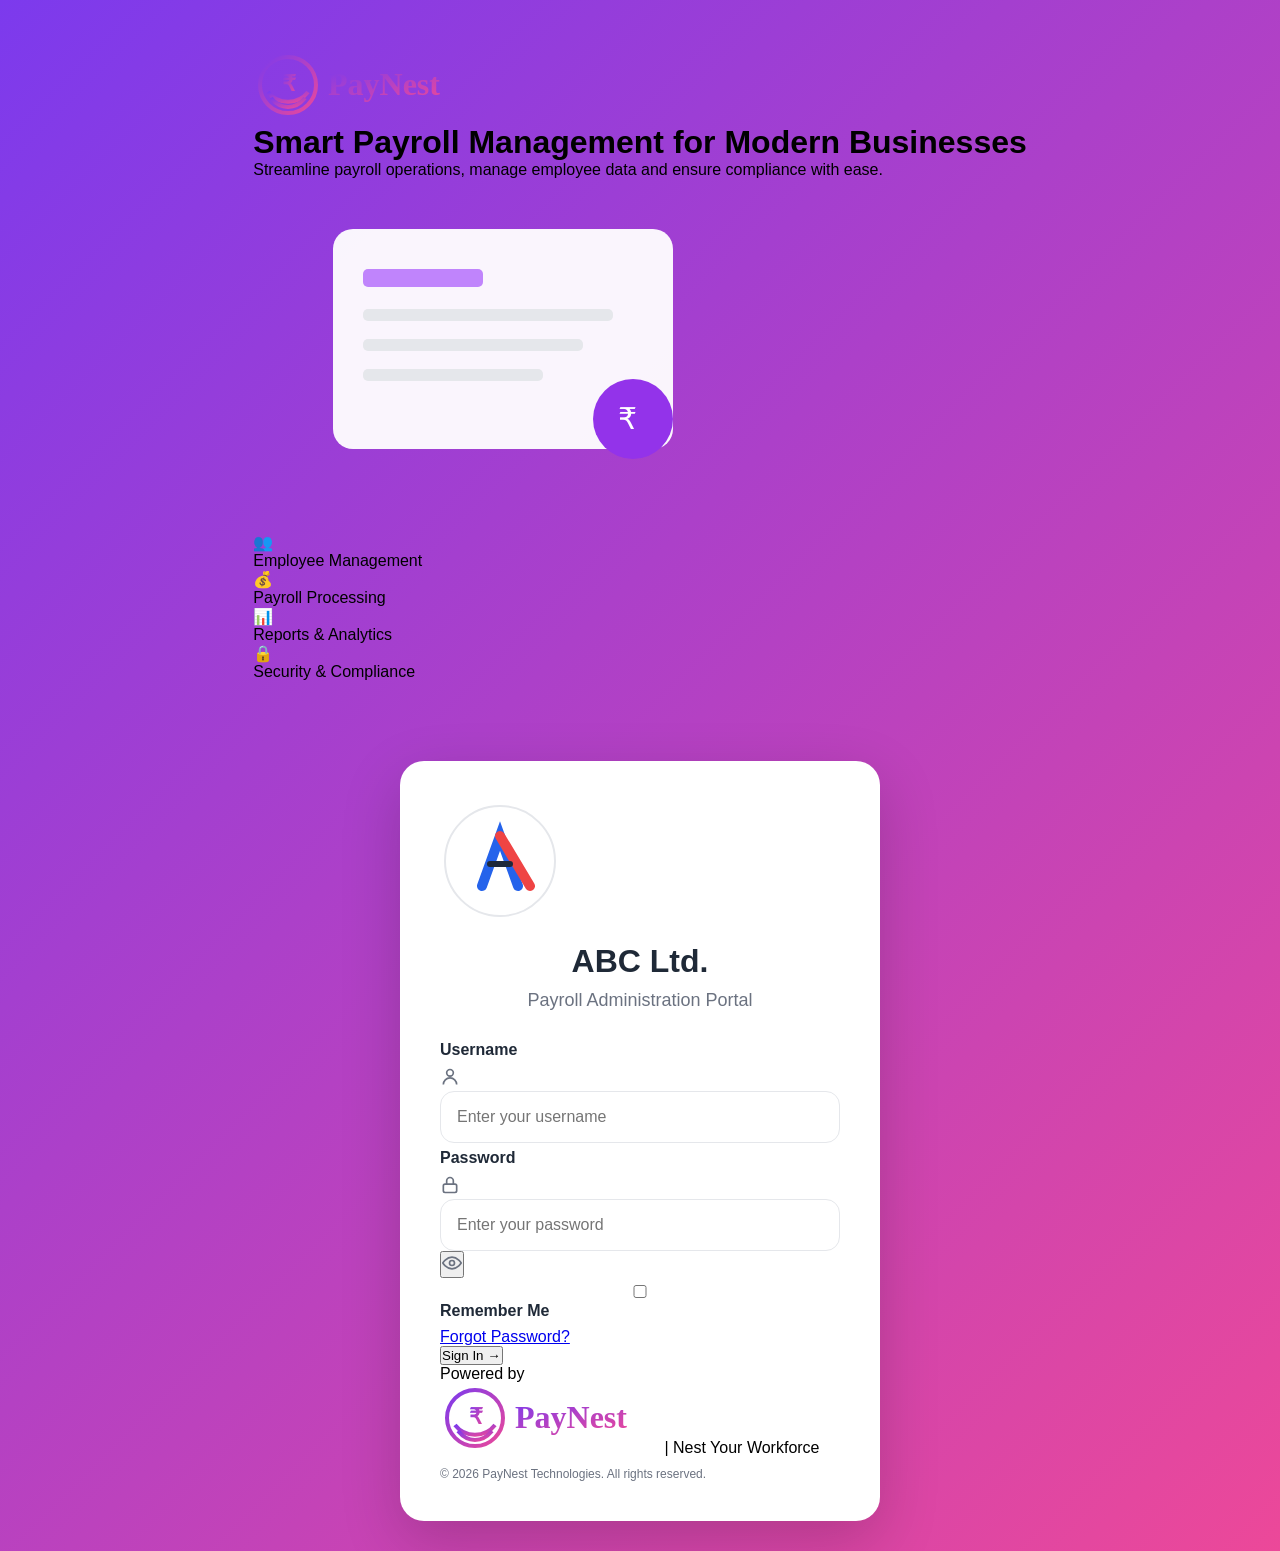
==== index.html @ 3f1983d5 "Update index.html" ====
<!DOCTYPE html>
<html lang="en">

<head>
    <meta charset="UTF-8">
    <meta name="viewport" content="width=device-width, initial-scale=1.0">
    <title>PayNest | Login</title>
    <link rel="stylesheet" href="style.css">
</head>

<body>

    <div class="main-container">

        <!-- LEFT PANEL -->

        <div class="left-panel">

            <div class="left-content">

                <img
                    src="assets/logos/paynest-logo.svg"
                    alt="PayNest"
                    class="paynest-logo-large">

                <h1>
                    Smart Payroll Management
                    for Modern Businesses
                </h1>

                <p class="hero-text">
                    Streamline payroll operations,
                    manage employee data and
                    ensure compliance with ease.
                </p>

                <img
                    src="assets/illustrations/payroll-illustration.svg"
                    alt="Payroll Illustration"
                    class="illustration">

                <div class="feature-grid">

                    <div class="feature-card">
                        <span>👥</span>
                        <p>Employee Management</p>
                    </div>

                    <div class="feature-card">
                        <span>💰</span>
                        <p>Payroll Processing</p>
                    </div>

                    <div class="feature-card">
                        <span>📊</span>
                        <p>Reports & Analytics</p>
                    </div>

                    <div class="feature-card">
                        <span>🔒</span>
                        <p>Security & Compliance</p>
                    </div>

                </div>

            </div>

        </div>

        <!-- RIGHT PANEL -->

        <div class="right-panel">

            <div class="login-card">

                <div class="company-section">

                    <img
                        src="assets/logos/abc-logo.svg"
                        alt="ABC Ltd"
                        class="company-logo">

                    <h2>ABC Ltd.</h2>

                    <p class="portal-title">
                        Payroll Administration Portal
                    </p>

                    <div class="title-divider"></div>

                </div>

                <form id="loginForm">

                    <div class="input-group">

                        <label>Username</label>

                        <div class="input-wrapper">

                            <img
                                src="assets/icons/user.svg"
                                alt="User">

                            <input
                                type="text"
                                id="username"
                                placeholder="Enter your username">

                        </div>

                        <small
                            id="usernameError"
                            class="error">
                        </small>

                    </div>

                    <div class="input-group">

                        <label>Password</label>

                        <div class="input-wrapper">

                            <img
                                src="assets/icons/lock.svg"
                                alt="Lock">

                            <input
                                type="password"
                                id="password"
                                placeholder="Enter your password">

                            <button
                                type="button"
                                class="eye-button"
                                onclick="togglePassword()">

                                <img
                                    src="assets/icons/eye.svg"
                                    alt="Show Password">

                            </button>

                        </div>

                        <small
                            id="passwordError"
                            class="error">
                        </small>

                    </div>

                    <div class="login-options">

                        <label class="remember-me">

                            <input type="checkbox">

                            Remember Me

                        </label>

                        <a href="forgot-password.html">
                            Forgot Password?
                        </a>

                    </div>

                    <button
                        type="submit"
                        id="loginBtn"
                        class="sign-in-btn">

                        <span>Sign In</span>

                        <span class="arrow">
                            →
                        </span>

                    </button>

                </form>

                <div class="footer-branding">

                    <p class="powered-text">
                        Powered by
                    </p>

                    <div class="brand-row">

                        <img
                            src="assets/logos/paynest-logo.svg"
                            alt="PayNest"
                            class="footer-logo">

                        <span class="footer-divider">
                            |
                        </span>

                        <span class="footer-tagline">
                            Nest Your Workforce
                        </span>

                    </div>

                    <p class="copyright">

                        © 2026 PayNest Technologies.
                        All rights reserved.

                    </p>

                </div>

            </div>

        </div>

    </div>

    <script src="app.js"></script>

</body>

</html>
---- style.css ----
:root{
    --primary:#7C3AED;
    --secondary:#EC4899;
    --dark:#1F2937;
    --light:#FFFFFF;
    --border:#E5E7EB;
    --text:#6B7280;
}

*{
    margin:0;
    padding:0;
    box-sizing:border-box;
    font-family:Segoe UI, sans-serif;
}

body{
    min-height:100vh;
    background:linear-gradient(
        135deg,
        var(--primary),
        var(--secondary)
    );
}

/* =======================
   LOGIN PAGE
======================= */

.container{
    min-height:100vh;
    display:flex;
}

.left-panel{
    flex:1;
    display:flex;
    align-items:center;
    justify-content:center;
    padding:50px;
}

.right-panel{
    flex:1;
    display:flex;
    align-items:center;
    justify-content:center;
    padding:30px;
}

.illustration-card{
    color:white;
    max-width:450px;
}

.paynest-big-logo{
    font-size:90px;
    margin-bottom:20px;
}

.illustration-card h1{
    font-size:52px;
    margin-bottom:10px;
}

.tagline{
    font-size:22px;
    opacity:.9;
    margin-bottom:40px;
}

.feature-list{
    display:flex;
    flex-direction:column;
    gap:18px;
    font-size:18px;
}

.login-card,
.forgot-card{
    width:100%;
    max-width:480px;
    background:white;
    border-radius:24px;
    padding:40px;
    box-shadow:0 20px 60px rgba(0,0,0,.18);
}

.client-logo{
    width:80px;
    height:80px;
    margin:auto;
    border-radius:50%;
    display:flex;
    align-items:center;
    justify-content:center;
    font-weight:700;
    color:white;
    background:linear-gradient(
        135deg,
        var(--primary),
        var(--secondary)
    );
}

h2{
    text-align:center;
    margin-top:18px;
    color:var(--dark);
    font-size:32px;
}

.portal-title{
    text-align:center;
    color:var(--text);
    margin-top:10px;
    margin-bottom:30px;
    font-size:18px;
}

.field{
    margin-bottom:22px;
}

label{
    display:block;
    margin-bottom:8px;
    font-weight:600;
    color:var(--dark);
}

input{
    width:100%;
    padding:16px;
    border:1px solid var(--border);
    border-radius:14px;
    font-size:16px;
}

input:focus{
    outline:none;
    border-color:var(--primary);
}

.password-container{
    position:relative;
}

.eye-btn{
    position:absolute;
    right:14px;
    top:50%;
    transform:translateY(-50%);
    border:none;
    background:none;
    cursor:pointer;
    font-size:20px;
}

.options{
    display:flex;
    justify-content:space-between;
    align-items:center;
    margin-bottom:25px;
}

.options a{
    color:var(--primary);
    text-decoration:none;
    font-weight:600;
}

.remember{
    display:flex;
    align-items:center;
    gap:8px;
}

.remember input{
    width:auto;
}

.login-btn{
    width:100%;
    border:none;
    padding:16px;
    border-radius:14px;
    font-size:18px;
    font-weight:700;
    color:white;
    cursor:pointer;
    transition:.3s;

    background:linear-gradient(
        135deg,
        var(--primary),
        var(--secondary)
    );
}

.login-btn:hover{
    transform:translateY(-2px);
}

.powered-by{
    margin-top:35px;
    text-align:center;
}

.logo-row{
    display:flex;
    align-items:center;
    justify-content:center;
    gap:10px;
    font-weight:600;
}

.mini-logo{
    font-size:22px;
}

.copyright{
    margin-top:10px;
    font-size:12px;
    color:var(--text);
}

.error{
    color:red;
    font-size:12px;
    display:block;
    margin-top:6px;
}

.forgot-wrapper{
    min-height:100vh;
    display:flex;
    align-items:center;
    justify-content:center;
    padding:20px;
}

.back-link{
    text-decoration:none;
    color:var(--primary);
    font-weight:600;
}

h3{
    margin-top:20px;
    margin-bottom:10px;
    color:var(--dark);
}

.forgot-text{
    color:var(--text);
    margin-bottom:25px;
    line-height:1.5;
}

/* =======================
   MOBILE
======================= */

@media(max-width:900px){

    .left-panel{
        display:none;
    }

    .right-panel{
        flex:1;
    }

    .login-card,
    .forgot-card{
        padding:28px;
    }

    h2{
        font-size:26px;
    }

    .portal-title{
        font-size:16px;
    }
}
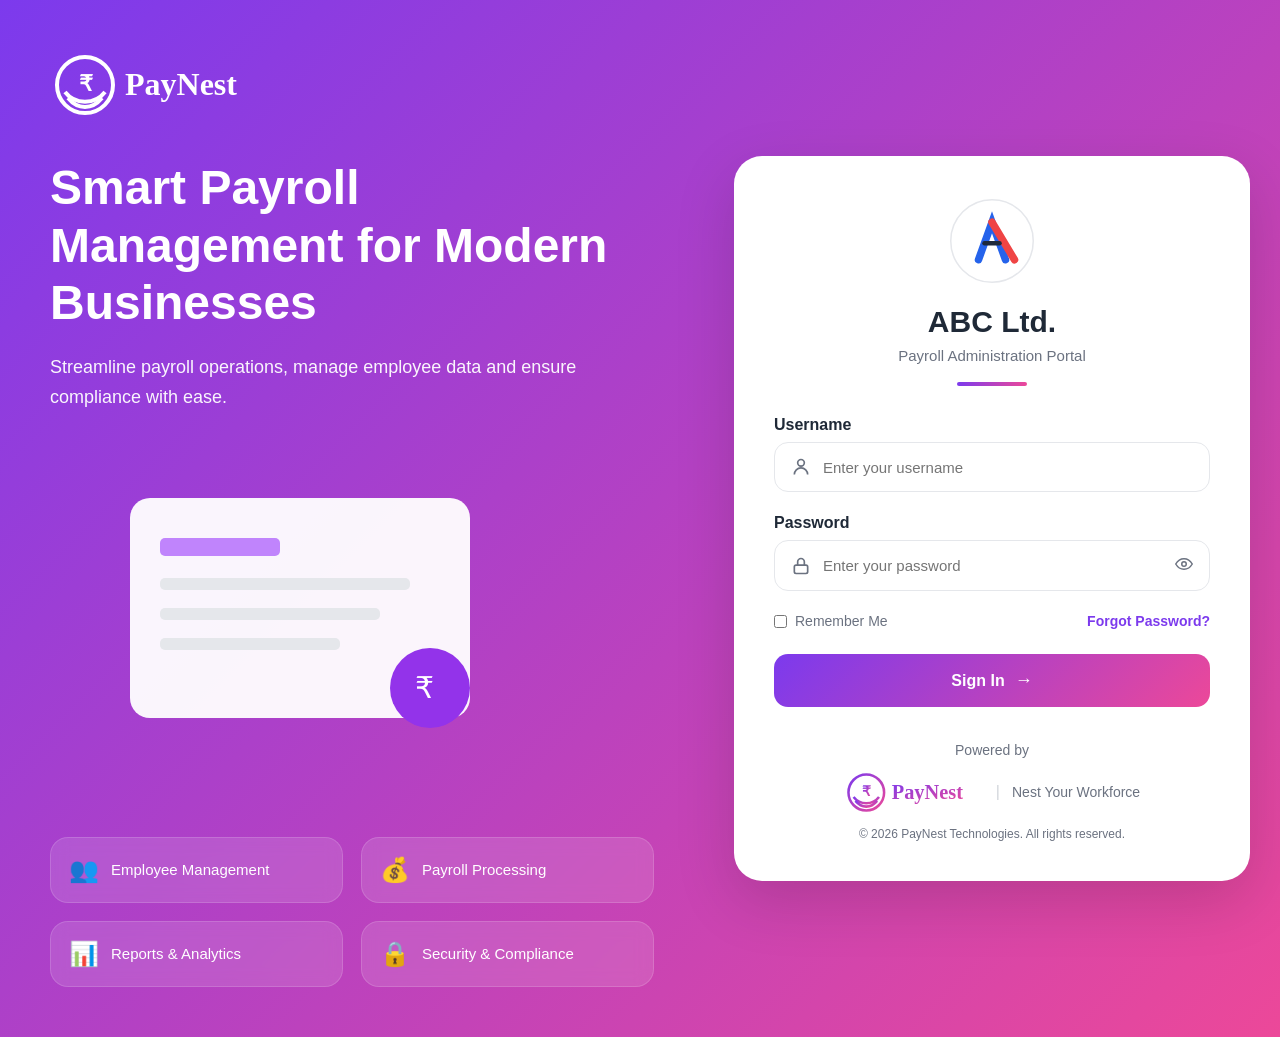
==== commit 842135bc: "Update index.html" ====
--- a/index.html
+++ b/index.html
@@ -19,7 +19,7 @@
             <div class="left-content">
 
                 <img
-                    src="assets/logos/paynest-logo.svg"
+                    src="assets/logos/paynest-logo-white.svg"
                     alt="PayNest"
                     class="paynest-logo-large">
 
--- a/style.css
+++ b/style.css
@@ -1,266 +1,398 @@
+/* ==========================
+   PAYNEST DESIGN SYSTEM
+========================== */
+
 :root{
     --primary:#7C3AED;
     --secondary:#EC4899;
-    --dark:#1F2937;
-    --light:#FFFFFF;
+    --primary-light:#A855F7;
+    --background:#F8FAFC;
+    --white:#FFFFFF;
+    --text:#1F2937;
+    --muted:#6B7280;
     --border:#E5E7EB;
-    --text:#6B7280;
-}
+    --success:#10B981;
+}
+
+/* ==========================
+   RESET
+========================== */
 
 *{
     margin:0;
     padding:0;
     box-sizing:border-box;
-    font-family:Segoe UI, sans-serif;
+    font-family:"Segoe UI",sans-serif;
 }
 
 body{
     min-height:100vh;
+    background:linear-gradient(
+        135deg,
+        #7C3AED 0%,
+        #EC4899 100%
+    );
+}
+
+/* ==========================
+   LOGIN PAGE LAYOUT
+========================== */
+
+.main-container{
+    min-height:100vh;
+    display:flex;
+}
+
+/* ==========================
+   LEFT PANEL
+========================== */
+
+.left-panel{
+    width:55%;
+    padding:50px;
+    display:flex;
+    align-items:center;
+    justify-content:center;
+}
+
+.left-content{
+    max-width:620px;
+    color:white;
+}
+
+.paynest-logo-large{
+    width:220px;
+    margin-bottom:35px;
+}
+
+.left-content h1{
+    font-size:48px;
+    line-height:1.2;
+    margin-bottom:20px;
+    font-weight:700;
+}
+
+.hero-text{
+    font-size:18px;
+    line-height:1.7;
+    opacity:.95;
+    margin-bottom:35px;
+}
+
+.illustration{
+    width:100%;
+    max-width:500px;
+    margin-bottom:35px;
+}
+
+.feature-grid{
+    display:grid;
+    grid-template-columns:repeat(2,1fr);
+    gap:18px;
+}
+
+.feature-card{
+    background:rgba(255,255,255,.12);
+    backdrop-filter:blur(8px);
+    border:1px solid rgba(255,255,255,.15);
+    border-radius:18px;
+    padding:18px;
+    display:flex;
+    align-items:center;
+    gap:12px;
+}
+
+.feature-card span{
+    font-size:24px;
+}
+
+.feature-card p{
+    font-size:15px;
+}
+
+/* ==========================
+   RIGHT PANEL
+========================== */
+
+.right-panel{
+    width:45%;
+    display:flex;
+    justify-content:center;
+    align-items:center;
+    padding:30px;
+}
+
+.login-card,
+.forgot-card{
+    width:100%;
+    max-width:520px;
+    background:white;
+    border-radius:28px;
+    padding:40px;
+    box-shadow:
+    0 20px 60px rgba(0,0,0,.15);
+}
+
+/* ==========================
+   COMPANY
+========================== */
+
+.company-section{
+    text-align:center;
+}
+
+.company-logo{
+    width:90px;
+    margin-bottom:15px;
+}
+
+.company-section h2{
+    color:var(--text);
+    font-size:30px;
+    margin-bottom:8px;
+}
+
+.portal-title{
+    color:var(--muted);
+    font-size:15px;
+}
+
+.title-divider{
+    width:70px;
+    height:4px;
+    border-radius:50px;
+    margin:18px auto 30px;
+
+    background:linear-gradient(
+        90deg,
+        var(--primary),
+        var(--secondary)
+    );
+}
+
+/* ==========================
+   FORM
+========================== */
+
+.input-group{
+    margin-bottom:22px;
+}
+
+.input-group label{
+    display:block;
+    margin-bottom:8px;
+    font-weight:600;
+    color:var(--text);
+}
+
+.input-wrapper{
+    display:flex;
+    align-items:center;
+    gap:12px;
+
+    border:1px solid var(--border);
+    border-radius:14px;
+    padding:14px 16px;
+    background:white;
+}
+
+.input-wrapper img{
+    width:20px;
+    height:20px;
+}
+
+.input-wrapper input{
+    border:none;
+    outline:none;
+    flex:1;
+    font-size:15px;
+}
+
+.input-wrapper:focus-within{
+    border-color:var(--primary);
+    box-shadow:
+    0 0 0 4px rgba(124,58,237,.08);
+}
+
+.eye-button{
+    border:none;
+    background:none;
+    cursor:pointer;
+}
+
+.eye-button img{
+    width:18px;
+    height:18px;
+}
+
+.error{
+    display:block;
+    color:#EF4444;
+    margin-top:6px;
+    font-size:13px;
+}
+
+/* ==========================
+   OPTIONS
+========================== */
+
+.login-options{
+    display:flex;
+    justify-content:space-between;
+    align-items:center;
+    margin-bottom:25px;
+}
+
+.remember-me{
+    display:flex;
+    align-items:center;
+    gap:8px;
+    font-size:14px;
+    color:var(--muted);
+}
+
+.login-options a{
+    text-decoration:none;
+    color:var(--primary);
+    font-size:14px;
+    font-weight:600;
+}
+
+/* ==========================
+   BUTTON
+========================== */
+
+.sign-in-btn{
+    width:100%;
+    border:none;
+    cursor:pointer;
+
+    padding:16px 20px;
+
+    display:flex;
+    justify-content:center;
+    align-items:center;
+    gap:10px;
+
+    border-radius:14px;
+
+    color:white;
+    font-size:16px;
+    font-weight:700;
+
     background:linear-gradient(
         135deg,
         var(--primary),
         var(--secondary)
     );
-}
-
-/* =======================
-   LOGIN PAGE
-======================= */
-
-.container{
+
+    transition:.3s;
+}
+
+.sign-in-btn:hover{
+    transform:translateY(-2px);
+}
+
+.arrow{
+    font-size:18px;
+}
+
+/* ==========================
+   FOOTER
+========================== */
+
+.footer-branding{
+    text-align:center;
+    margin-top:35px;
+}
+
+.powered-text{
+    color:var(--muted);
+    font-size:14px;
+    margin-bottom:12px;
+}
+
+.brand-row{
+    display:flex;
+    justify-content:center;
+    align-items:center;
+    gap:12px;
+}
+
+.footer-logo{
+    width:140px;
+}
+
+.footer-divider{
+    color:#D1D5DB;
+}
+
+.footer-tagline{
+    color:var(--muted);
+    font-size:14px;
+}
+
+.copyright{
+    margin-top:12px;
+    color:var(--muted);
+    font-size:12px;
+}
+
+/* ==========================
+   FORGOT PASSWORD
+========================== */
+
+.forgot-page{
     min-height:100vh;
     display:flex;
-}
-
-.left-panel{
-    flex:1;
-    display:flex;
-    align-items:center;
     justify-content:center;
-    padding:50px;
-}
-
-.right-panel{
-    flex:1;
-    display:flex;
-    align-items:center;
-    justify-content:center;
+    align-items:center;
     padding:30px;
-}
-
-.illustration-card{
-    color:white;
-    max-width:450px;
-}
-
-.paynest-big-logo{
-    font-size:90px;
-    margin-bottom:20px;
-}
-
-.illustration-card h1{
-    font-size:52px;
-    margin-bottom:10px;
-}
-
-.tagline{
-    font-size:22px;
-    opacity:.9;
-    margin-bottom:40px;
-}
-
-.feature-list{
-    display:flex;
-    flex-direction:column;
-    gap:18px;
-    font-size:18px;
-}
-
-.login-card,
-.forgot-card{
-    width:100%;
-    max-width:480px;
-    background:white;
-    border-radius:24px;
-    padding:40px;
-    box-shadow:0 20px 60px rgba(0,0,0,.18);
-}
-
-.client-logo{
-    width:80px;
-    height:80px;
-    margin:auto;
-    border-radius:50%;
-    display:flex;
-    align-items:center;
-    justify-content:center;
-    font-weight:700;
-    color:white;
-    background:linear-gradient(
-        135deg,
-        var(--primary),
-        var(--secondary)
-    );
-}
-
-h2{
-    text-align:center;
-    margin-top:18px;
-    color:var(--dark);
-    font-size:32px;
-}
-
-.portal-title{
-    text-align:center;
-    color:var(--text);
-    margin-top:10px;
-    margin-bottom:30px;
-    font-size:18px;
-}
-
-.field{
-    margin-bottom:22px;
-}
-
-label{
-    display:block;
-    margin-bottom:8px;
-    font-weight:600;
-    color:var(--dark);
-}
-
-input{
-    width:100%;
-    padding:16px;
-    border:1px solid var(--border);
-    border-radius:14px;
-    font-size:16px;
-}
-
-input:focus{
-    outline:none;
-    border-color:var(--primary);
-}
-
-.password-container{
-    position:relative;
-}
-
-.eye-btn{
-    position:absolute;
-    right:14px;
-    top:50%;
-    transform:translateY(-50%);
-    border:none;
-    background:none;
-    cursor:pointer;
-    font-size:20px;
-}
-
-.options{
-    display:flex;
-    justify-content:space-between;
-    align-items:center;
-    margin-bottom:25px;
-}
-
-.options a{
-    color:var(--primary);
-    text-decoration:none;
-    font-weight:600;
-}
-
-.remember{
-    display:flex;
-    align-items:center;
-    gap:8px;
-}
-
-.remember input{
-    width:auto;
-}
-
-.login-btn{
-    width:100%;
-    border:none;
-    padding:16px;
-    border-radius:14px;
-    font-size:18px;
-    font-weight:700;
-    color:white;
-    cursor:pointer;
-    transition:.3s;
-
-    background:linear-gradient(
-        135deg,
-        var(--primary),
-        var(--secondary)
-    );
-}
-
-.login-btn:hover{
-    transform:translateY(-2px);
-}
-
-.powered-by{
-    margin-top:35px;
-    text-align:center;
-}
-
-.logo-row{
-    display:flex;
-    align-items:center;
-    justify-content:center;
-    gap:10px;
-    font-weight:600;
-}
-
-.mini-logo{
-    font-size:22px;
-}
-
-.copyright{
-    margin-top:10px;
-    font-size:12px;
-    color:var(--text);
-}
-
-.error{
-    color:red;
-    font-size:12px;
-    display:block;
-    margin-top:6px;
-}
-
-.forgot-wrapper{
-    min-height:100vh;
-    display:flex;
-    align-items:center;
-    justify-content:center;
-    padding:20px;
 }
 
 .back-link{
     text-decoration:none;
     color:var(--primary);
     font-weight:600;
-}
-
-h3{
-    margin-top:20px;
+    display:inline-block;
+    margin-bottom:20px;
+}
+
+.forgot-header{
+    text-align:center;
+    margin-bottom:25px;
+}
+
+.lock-icon-large{
+    font-size:42px;
     margin-bottom:10px;
-    color:var(--dark);
-}
-
-.forgot-text{
+}
+
+.forgot-header h3{
+    font-size:28px;
     color:var(--text);
-    margin-bottom:25px;
-    line-height:1.5;
-}
-
-/* =======================
+    margin-bottom:10px;
+}
+
+.forgot-description{
+    color:var(--muted);
+    line-height:1.6;
+}
+
+/* ==========================
    MOBILE
-======================= */
+========================== */
+
+@media(max-width:1024px){
+
+    .left-content h1{
+        font-size:40px;
+    }
+
+    .feature-grid{
+        grid-template-columns:1fr;
+    }
+}
 
 @media(max-width:900px){
 
@@ -269,19 +401,29 @@
     }
 
     .right-panel{
-        flex:1;
+        width:100%;
     }
 
     .login-card,
     .forgot-card{
+        max-width:100%;
         padding:28px;
     }
 
-    h2{
-        font-size:26px;
-    }
-
-    .portal-title{
-        font-size:16px;
-    }
-}
+    .company-logo{
+        width:75px;
+    }
+
+    .company-section h2{
+        font-size:24px;
+    }
+
+    .brand-row{
+        flex-direction:column;
+        gap:6px;
+    }
+
+    .footer-divider{
+        display:none;
+    }
+}
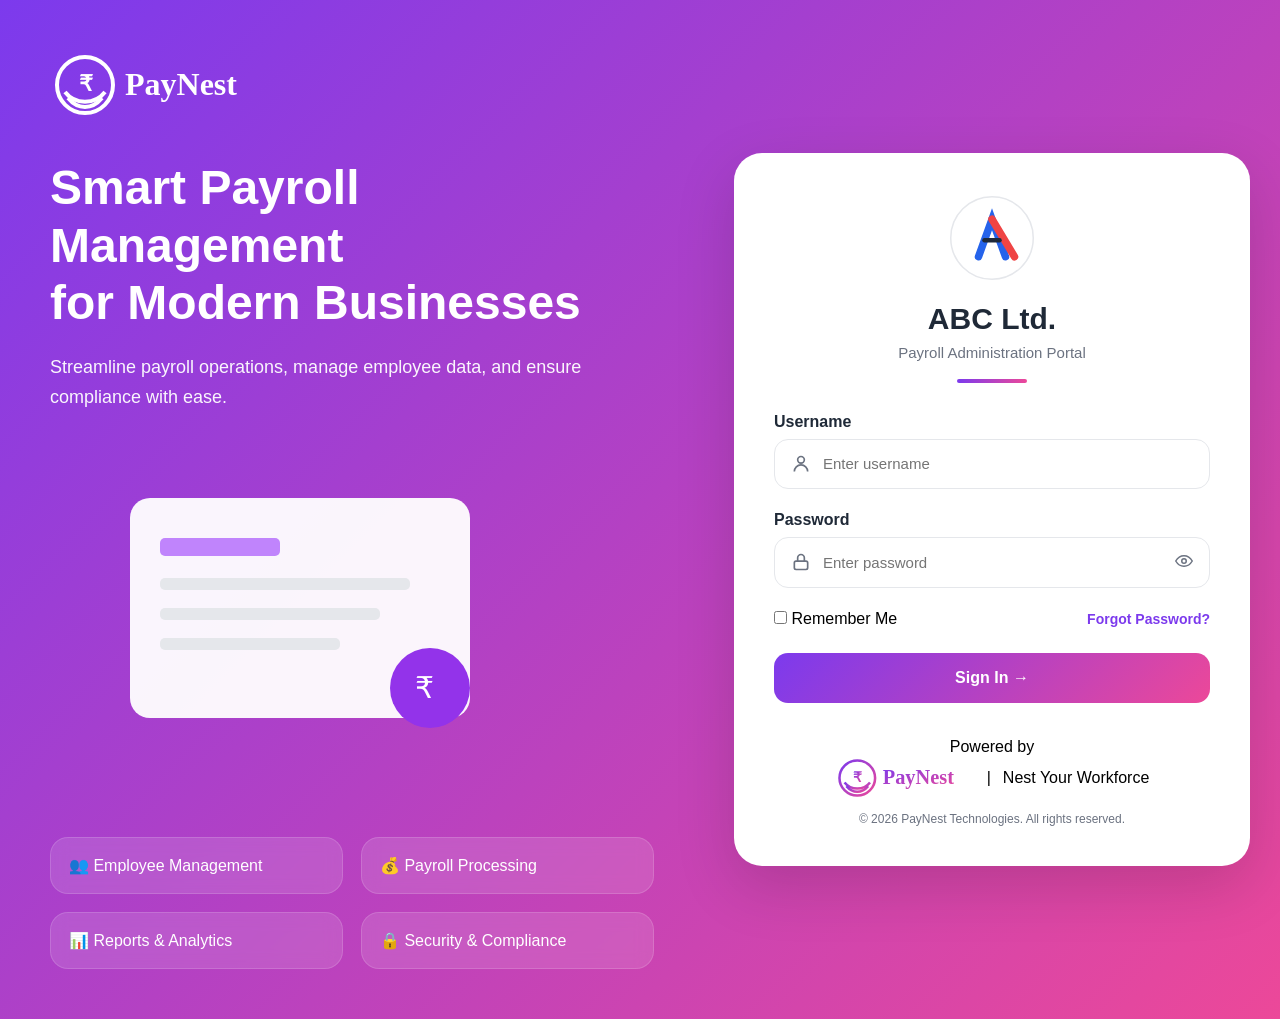
==== commit a3845e5e: "Update index.html" ====
--- a/index.html
+++ b/index.html
@@ -5,6 +5,7 @@
     <meta charset="UTF-8">
     <meta name="viewport" content="width=device-width, initial-scale=1.0">
     <title>PayNest | Login</title>
+
     <link rel="stylesheet" href="style.css">
 </head>
 
@@ -13,53 +14,34 @@
     <div class="main-container">
 
         <!-- LEFT PANEL -->
-
         <div class="left-panel">
 
             <div class="left-content">
 
-                <img
-                    src="assets/logos/paynest-logo-white.svg"
-                    alt="PayNest"
-                    class="paynest-logo-large">
+                <img src="assets/logos/paynest-logo-white.svg"
+                    class="paynest-logo-large"
+                    alt="PayNest">
 
                 <h1>
-                    Smart Payroll Management
+                    Smart Payroll Management<br>
                     for Modern Businesses
                 </h1>
 
                 <p class="hero-text">
-                    Streamline payroll operations,
-                    manage employee data and
-                    ensure compliance with ease.
+                    Streamline payroll operations, manage employee data,
+                    and ensure compliance with ease.
                 </p>
 
-                <img
-                    src="assets/illustrations/payroll-illustration.svg"
-                    alt="Payroll Illustration"
-                    class="illustration">
+                <img src="assets/illustrations/payroll-illustration.svg"
+                    class="illustration"
+                    alt="Payroll">
 
                 <div class="feature-grid">
 
-                    <div class="feature-card">
-                        <span>👥</span>
-                        <p>Employee Management</p>
-                    </div>
-
-                    <div class="feature-card">
-                        <span>💰</span>
-                        <p>Payroll Processing</p>
-                    </div>
-
-                    <div class="feature-card">
-                        <span>📊</span>
-                        <p>Reports & Analytics</p>
-                    </div>
-
-                    <div class="feature-card">
-                        <span>🔒</span>
-                        <p>Security & Compliance</p>
-                    </div>
+                    <div class="feature-card">👥 Employee Management</div>
+                    <div class="feature-card">💰 Payroll Processing</div>
+                    <div class="feature-card">📊 Reports & Analytics</div>
+                    <div class="feature-card">🔒 Security & Compliance</div>
 
                 </div>
 
@@ -68,17 +50,15 @@
         </div>
 
         <!-- RIGHT PANEL -->
-
         <div class="right-panel">
 
             <div class="login-card">
 
                 <div class="company-section">
 
-                    <img
-                        src="assets/logos/abc-logo.svg"
-                        alt="ABC Ltd"
-                        class="company-logo">
+                    <img src="assets/logos/abc-logo.svg"
+                        class="company-logo"
+                        alt="ABC">
 
                     <h2>ABC Ltd.</h2>
 
@@ -90,6 +70,7 @@
 
                 </div>
 
+                <!-- FORM -->
                 <form id="loginForm">
 
                     <div class="input-group">
@@ -98,22 +79,15 @@
 
                         <div class="input-wrapper">
 
-                            <img
-                                src="assets/icons/user.svg"
-                                alt="User">
+                            <img src="assets/icons/user.svg">
 
-                            <input
-                                type="text"
+                            <input type="text"
                                 id="username"
-                                placeholder="Enter your username">
+                                placeholder="Enter username">
 
                         </div>
 
-                        <small
-                            id="usernameError"
-                            class="error">
-                        </small>
-
+                        <small id="usernameError" class="error"></small>
                     </div>
 
                     <div class="input-group">
@@ -122,43 +96,30 @@
 
                         <div class="input-wrapper">
 
-                            <img
-                                src="assets/icons/lock.svg"
-                                alt="Lock">
+                            <img src="assets/icons/lock.svg">
 
-                            <input
-                                type="password"
+                            <input type="password"
                                 id="password"
-                                placeholder="Enter your password">
+                                placeholder="Enter password">
 
-                            <button
-                                type="button"
+                            <button type="button"
                                 class="eye-button"
                                 onclick="togglePassword()">
 
-                                <img
-                                    src="assets/icons/eye.svg"
-                                    alt="Show Password">
+                                <img src="assets/icons/eye.svg">
 
                             </button>
 
                         </div>
 
-                        <small
-                            id="passwordError"
-                            class="error">
-                        </small>
-
+                        <small id="passwordError" class="error"></small>
                     </div>
 
                     <div class="login-options">
 
-                        <label class="remember-me">
-
+                        <label>
                             <input type="checkbox">
-
                             Remember Me
-
                         </label>
 
                         <a href="forgot-password.html">
@@ -167,49 +128,33 @@
 
                     </div>
 
-                    <button
-                        type="submit"
+                    <!-- LOGIN BUTTON -->
+                    <button type="submit"
                         id="loginBtn"
                         class="sign-in-btn">
-
-                        <span>Sign In</span>
-
-                        <span class="arrow">
-                            →
-                        </span>
-
+                        Sign In →
                     </button>
 
                 </form>
 
+                <!-- FOOTER -->
                 <div class="footer-branding">
 
-                    <p class="powered-text">
-                        Powered by
-                    </p>
+                    <p>Powered by</p>
 
                     <div class="brand-row">
 
-                        <img
-                            src="assets/logos/paynest-logo.svg"
-                            alt="PayNest"
+                        <img src="assets/logos/paynest-logo.svg"
                             class="footer-logo">
 
-                        <span class="footer-divider">
-                            |
-                        </span>
+                        <span>|</span>
 
-                        <span class="footer-tagline">
-                            Nest Your Workforce
-                        </span>
+                        <span>Nest Your Workforce</span>
 
                     </div>
 
                     <p class="copyright">
-
-                        © 2026 PayNest Technologies.
-                        All rights reserved.
-
+                        © 2026 PayNest Technologies. All rights reserved.
                     </p>
 
                 </div>
--- a/style.css
+++ b/style.css
@@ -427,3 +427,109 @@
         display:none;
     }
 }
+
+.dashboard{
+    display:flex;
+    min-height:100vh;
+    background:#F4F6FB;
+}
+
+/* SIDEBAR */
+.sidebar{
+    width:70px;
+    background:#1F1B2E;
+    color:white;
+    display:flex;
+    flex-direction:column;
+    align-items:center;
+    padding:20px 0;
+}
+
+.sidebar-logo{
+    font-size:26px;
+    margin-bottom:30px;
+}
+
+.menu{
+    display:flex;
+    flex-direction:column;
+    gap:25px;
+}
+
+.menu-item{
+    font-size:20px;
+    cursor:pointer;
+    opacity:0.6;
+}
+
+.menu-item.active{
+    opacity:1;
+}
+
+/* MAIN */
+.main{
+    flex:1;
+    padding:20px;
+}
+
+/* TOPBAR */
+.topbar{
+    display:flex;
+    justify-content:space-between;
+    align-items:center;
+    margin-bottom:20px;
+}
+
+.search input{
+    padding:10px 15px;
+    width:300px;
+    border-radius:10px;
+    border:1px solid #ddd;
+}
+
+.topbar-right{
+    display:flex;
+    align-items:center;
+    gap:15px;
+}
+
+.icon{
+    font-size:18px;
+    cursor:pointer;
+}
+
+.user{
+    display:flex;
+    align-items:center;
+    gap:8px;
+}
+
+.avatar{
+    width:30px;
+    height:30px;
+    border-radius:50%;
+    background:linear-gradient(135deg,#7C3AED,#EC4899);
+    color:white;
+    display:flex;
+    align-items:center;
+    justify-content:center;
+}
+
+/* WELCOME */
+.welcome{
+    margin-bottom:20px;
+}
+
+/* GRID */
+.grid{
+    display:grid;
+    grid-template-columns:repeat(2,1fr);
+    gap:20px;
+}
+
+.card{
+    background:white;
+    padding:20px;
+    border-radius:15px;
+    box-shadow:0 5px 20px rgba(0,0,0,0.05);
+}
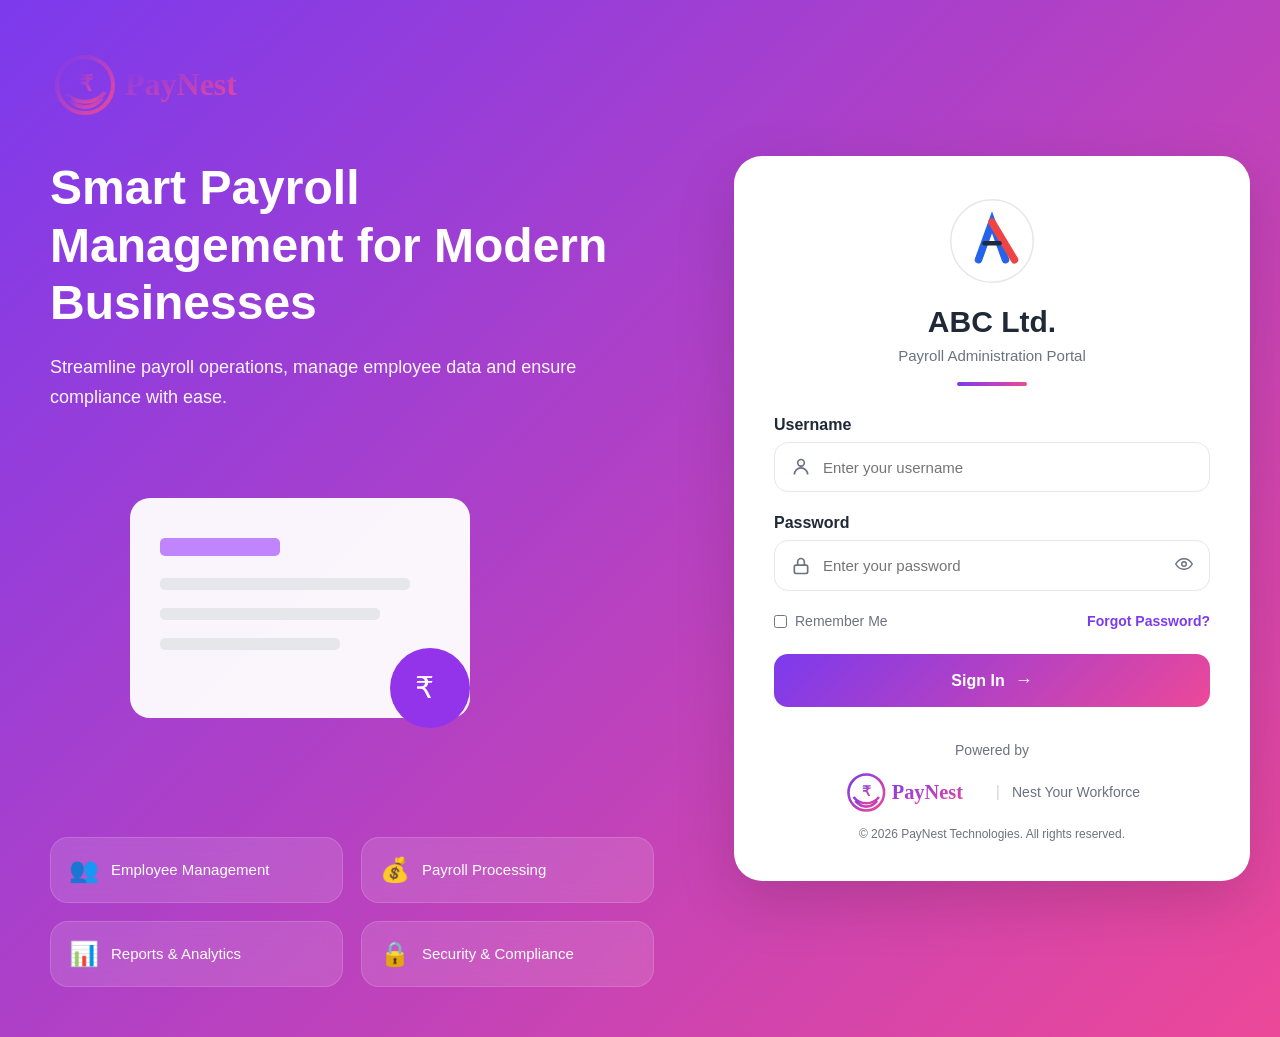
==== commit 2fb9aabd: "Update index.html" ====
--- a/index.html
+++ b/index.html
@@ -5,7 +5,6 @@
     <meta charset="UTF-8">
     <meta name="viewport" content="width=device-width, initial-scale=1.0">
     <title>PayNest | Login</title>
-
     <link rel="stylesheet" href="style.css">
 </head>
 
@@ -14,34 +13,53 @@
     <div class="main-container">
 
         <!-- LEFT PANEL -->
+
         <div class="left-panel">
 
             <div class="left-content">
 
-                <img src="assets/logos/paynest-logo-white.svg"
-                    class="paynest-logo-large"
-                    alt="PayNest">
+                <img
+                    src="assets/logos/paynest-logo.svg"
+                    alt="PayNest"
+                    class="paynest-logo-large">
 
                 <h1>
-                    Smart Payroll Management<br>
+                    Smart Payroll Management
                     for Modern Businesses
                 </h1>
 
                 <p class="hero-text">
-                    Streamline payroll operations, manage employee data,
-                    and ensure compliance with ease.
+                    Streamline payroll operations,
+                    manage employee data and
+                    ensure compliance with ease.
                 </p>
 
-                <img src="assets/illustrations/payroll-illustration.svg"
-                    class="illustration"
-                    alt="Payroll">
+                <img
+                    src="assets/illustrations/payroll-illustration.svg"
+                    alt="Payroll Illustration"
+                    class="illustration">
 
                 <div class="feature-grid">
 
-                    <div class="feature-card">👥 Employee Management</div>
-                    <div class="feature-card">💰 Payroll Processing</div>
-                    <div class="feature-card">📊 Reports & Analytics</div>
-                    <div class="feature-card">🔒 Security & Compliance</div>
+                    <div class="feature-card">
+                        <span>👥</span>
+                        <p>Employee Management</p>
+                    </div>
+
+                    <div class="feature-card">
+                        <span>💰</span>
+                        <p>Payroll Processing</p>
+                    </div>
+
+                    <div class="feature-card">
+                        <span>📊</span>
+                        <p>Reports & Analytics</p>
+                    </div>
+
+                    <div class="feature-card">
+                        <span>🔒</span>
+                        <p>Security & Compliance</p>
+                    </div>
 
                 </div>
 
@@ -50,15 +68,17 @@
         </div>
 
         <!-- RIGHT PANEL -->
+
         <div class="right-panel">
 
             <div class="login-card">
 
                 <div class="company-section">
 
-                    <img src="assets/logos/abc-logo.svg"
-                        class="company-logo"
-                        alt="ABC">
+                    <img
+                        src="assets/logos/abc-logo.svg"
+                        alt="ABC Ltd"
+                        class="company-logo">
 
                     <h2>ABC Ltd.</h2>
 
@@ -70,7 +90,6 @@
 
                 </div>
 
-                <!-- FORM -->
                 <form id="loginForm">
 
                     <div class="input-group">
@@ -79,15 +98,22 @@
 
                         <div class="input-wrapper">
 
-                            <img src="assets/icons/user.svg">
-
-                            <input type="text"
+                            <img
+                                src="assets/icons/user.svg"
+                                alt="User">
+
+                            <input
+                                type="text"
                                 id="username"
-                                placeholder="Enter username">
+                                placeholder="Enter your username">
 
                         </div>
 
-                        <small id="usernameError" class="error"></small>
+                        <small
+                            id="usernameError"
+                            class="error">
+                        </small>
+
                     </div>
 
                     <div class="input-group">
@@ -96,30 +122,43 @@
 
                         <div class="input-wrapper">
 
-                            <img src="assets/icons/lock.svg">
-
-                            <input type="password"
+                            <img
+                                src="assets/icons/lock.svg"
+                                alt="Lock">
+
+                            <input
+                                type="password"
                                 id="password"
-                                placeholder="Enter password">
-
-                            <button type="button"
+                                placeholder="Enter your password">
+
+                            <button
+                                type="button"
                                 class="eye-button"
                                 onclick="togglePassword()">
 
-                                <img src="assets/icons/eye.svg">
+                                <img
+                                    src="assets/icons/eye.svg"
+                                    alt="Show Password">
 
                             </button>
 
                         </div>
 
-                        <small id="passwordError" class="error"></small>
+                        <small
+                            id="passwordError"
+                            class="error">
+                        </small>
+
                     </div>
 
                     <div class="login-options">
 
-                        <label>
+                        <label class="remember-me">
+
                             <input type="checkbox">
+
                             Remember Me
+
                         </label>
 
                         <a href="forgot-password.html">
@@ -128,33 +167,49 @@
 
                     </div>
 
-                    <!-- LOGIN BUTTON -->
-                    <button type="submit"
+                    <button
+                        type="submit"
                         id="loginBtn"
                         class="sign-in-btn">
-                        Sign In →
+
+                        <span>Sign In</span>
+
+                        <span class="arrow">
+                            →
+                        </span>
+
                     </button>
 
                 </form>
 
-                <!-- FOOTER -->
                 <div class="footer-branding">
 
-                    <p>Powered by</p>
+                    <p class="powered-text">
+                        Powered by
+                    </p>
 
                     <div class="brand-row">
 
-                        <img src="assets/logos/paynest-logo.svg"
+                        <img
+                            src="assets/logos/paynest-logo.svg"
+                            alt="PayNest"
                             class="footer-logo">
 
-                        <span>|</span>
-
-                        <span>Nest Your Workforce</span>
+                        <span class="footer-divider">
+                            |
+                        </span>
+
+                        <span class="footer-tagline">
+                            Nest Your Workforce
+                        </span>
 
                     </div>
 
                     <p class="copyright">
-                        © 2026 PayNest Technologies. All rights reserved.
+
+                        © 2026 PayNest Technologies.
+                        All rights reserved.
+
                     </p>
 
                 </div>
--- a/style.css
+++ b/style.css
@@ -533,3 +533,49 @@
     border-radius:15px;
     box-shadow:0 5px 20px rgba(0,0,0,0.05);
 }
+
+.loader-overlay{
+    position:fixed;
+    top:0;
+    left:0;
+    width:100%;
+    height:100%;
+    background:rgba(255,255,255,0.85);
+    display:flex;
+    align-items:center;
+    justify-content:center;
+    z-index:9999;
+}
+
+.hidden{
+    display:none;
+}
+
+.spinner{
+    width:40px;
+    height:40px;
+    border:4px solid #ddd;
+    border-top:4px solid #7C3AED;
+    border-radius:50%;
+    animation:spin 0.8s linear infinite;
+}
+
+@keyframes spin{
+    to { transform: rotate(360deg); }
+}
+
+.logout-btn{
+    margin-left:10px;
+    background:#EF4444;
+    border:none;
+    padding:6px;
+    border-radius:8px;
+    cursor:pointer;
+    display:flex;
+    align-items:center;
+    justify-content:center;
+}
+
+.logout-btn:hover{
+    background:#DC2626;
+}
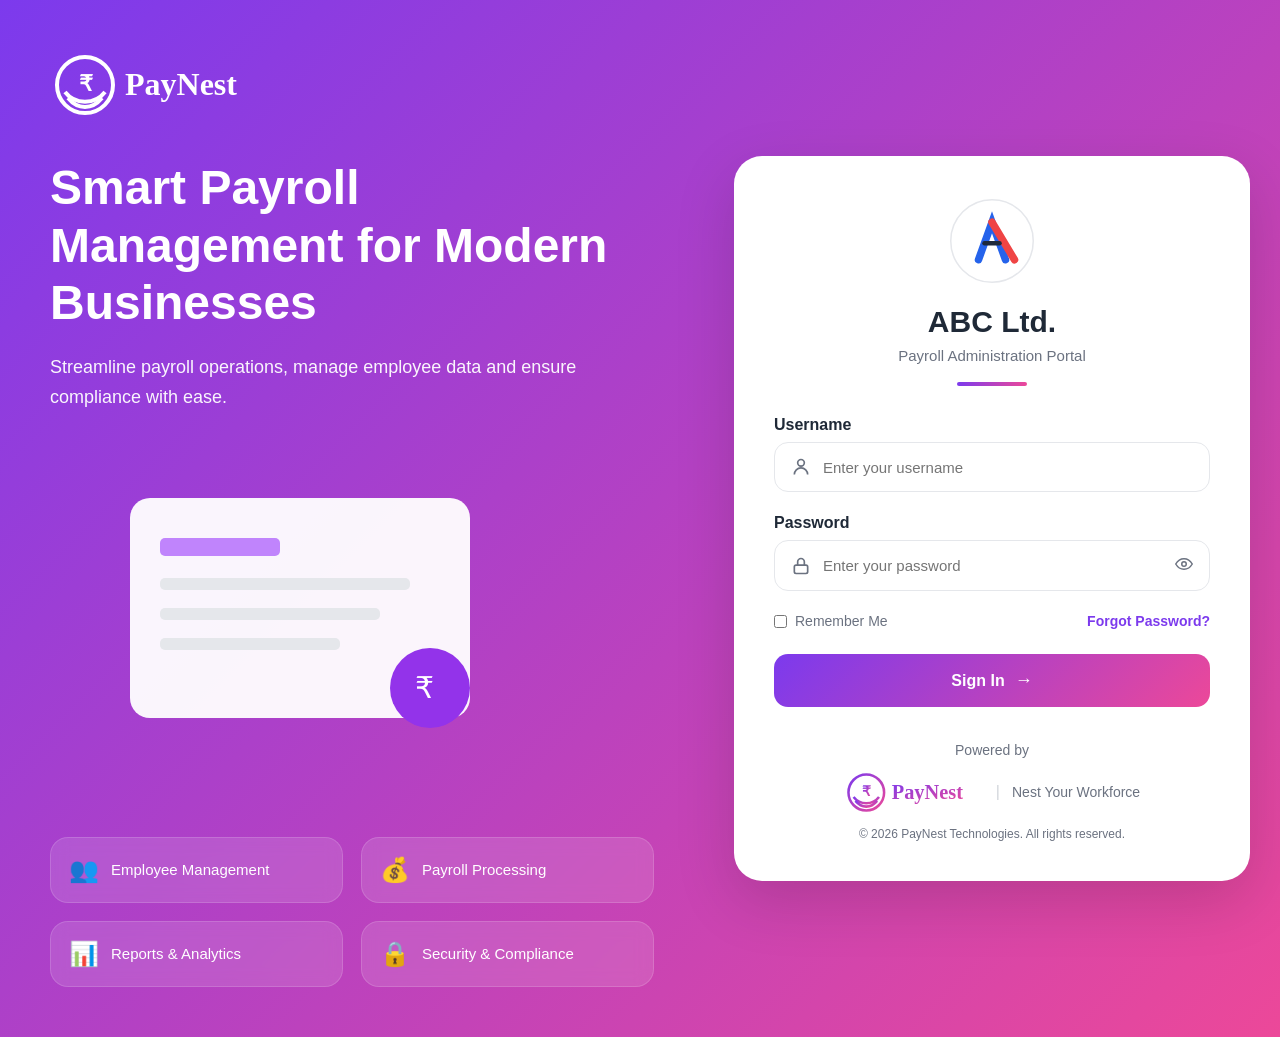
==== commit 00f814cc: "Update index.html" ====
--- a/index.html
+++ b/index.html
@@ -19,7 +19,7 @@
             <div class="left-content">
 
                 <img
-                    src="assets/logos/paynest-logo.svg"
+                    src="assets/logos/paynest-logo-white.svg"
                     alt="PayNest"
                     class="paynest-logo-large">
 
--- a/style.css
+++ b/style.css
@@ -428,154 +428,37 @@
     }
 }
 
-.dashboard{
-    display:flex;
-    min-height:100vh;
-    background:#F4F6FB;
-}
-
-/* SIDEBAR */
-.sidebar{
-    width:70px;
-    background:#1F1B2E;
-    color:white;
-    display:flex;
-    flex-direction:column;
-    align-items:center;
-    padding:20px 0;
-}
-
-.sidebar-logo{
-    font-size:26px;
-    margin-bottom:30px;
-}
-
-.menu{
-    display:flex;
-    flex-direction:column;
-    gap:25px;
-}
-
-.menu-item{
-    font-size:20px;
-    cursor:pointer;
-    opacity:0.6;
-}
-
-.menu-item.active{
-    opacity:1;
-}
-
-/* MAIN */
-.main{
-    flex:1;
-    padding:20px;
-}
-
-/* TOPBAR */
-.topbar{
-    display:flex;
-    justify-content:space-between;
-    align-items:center;
-    margin-bottom:20px;
-}
-
-.search input{
-    padding:10px 15px;
-    width:300px;
-    border-radius:10px;
-    border:1px solid #ddd;
-}
-
-.topbar-right{
-    display:flex;
-    align-items:center;
-    gap:15px;
-}
-
-.icon{
-    font-size:18px;
-    cursor:pointer;
-}
-
-.user{
-    display:flex;
-    align-items:center;
-    gap:8px;
-}
-
-.avatar{
-    width:30px;
-    height:30px;
+/* ==========================
+   SPINNER
+========================== */
+
+.spinner{
+    width:18px;
+    height:18px;
+
+    border:2px solid rgba(
+        255,
+        255,
+        255,
+        .4
+    );
+
+    border-top:2px solid white;
+
     border-radius:50%;
-    background:linear-gradient(135deg,#7C3AED,#EC4899);
-    color:white;
-    display:flex;
-    align-items:center;
-    justify-content:center;
-}
-
-/* WELCOME */
-.welcome{
-    margin-bottom:20px;
-}
-
-/* GRID */
-.grid{
-    display:grid;
-    grid-template-columns:repeat(2,1fr);
-    gap:20px;
-}
-
-.card{
-    background:white;
-    padding:20px;
-    border-radius:15px;
-    box-shadow:0 5px 20px rgba(0,0,0,0.05);
-}
-
-.loader-overlay{
-    position:fixed;
-    top:0;
-    left:0;
-    width:100%;
-    height:100%;
-    background:rgba(255,255,255,0.85);
-    display:flex;
-    align-items:center;
-    justify-content:center;
-    z-index:9999;
-}
-
-.hidden{
-    display:none;
-}
-
-.spinner{
-    width:40px;
-    height:40px;
-    border:4px solid #ddd;
-    border-top:4px solid #7C3AED;
-    border-radius:50%;
-    animation:spin 0.8s linear infinite;
+
+    display:inline-block;
+
+    animation:spin .8s linear infinite;
 }
 
 @keyframes spin{
-    to { transform: rotate(360deg); }
-}
-
-.logout-btn{
-    margin-left:10px;
-    background:#EF4444;
-    border:none;
-    padding:6px;
-    border-radius:8px;
-    cursor:pointer;
-    display:flex;
-    align-items:center;
-    justify-content:center;
-}
-
-.logout-btn:hover{
-    background:#DC2626;
-}
+
+    from{
+        transform:rotate(0deg);
+    }
+
+    to{
+        transform:rotate(360deg);
+    }
+}
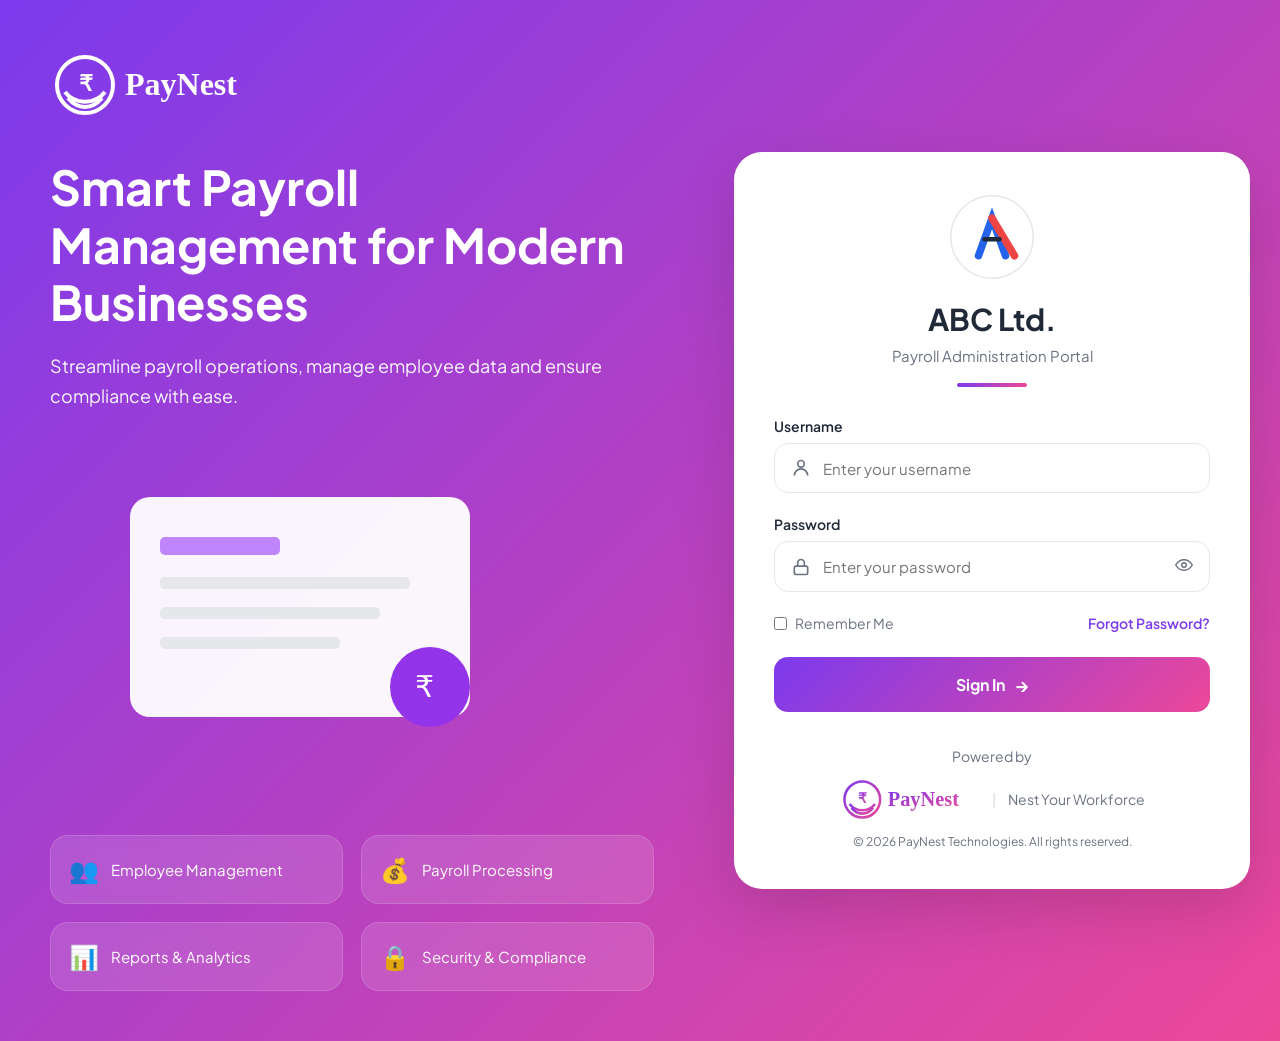
==== commit 4c7b7728: "Update index.html" ====
--- a/index.html
+++ b/index.html
@@ -8,7 +8,7 @@
     <link rel="stylesheet" href="style.css">
 </head>
 
-<body>
+<body class="login-body">
 
     <div class="main-container">
 
--- a/style.css
+++ b/style.css
@@ -1,464 +1,785 @@
-/* ==========================
-   PAYNEST DESIGN SYSTEM
-========================== */
-
-:root{
-    --primary:#7C3AED;
-    --secondary:#EC4899;
-    --primary-light:#A855F7;
-    --background:#F8FAFC;
-    --white:#FFFFFF;
-    --text:#1F2937;
-    --muted:#6B7280;
-    --border:#E5E7EB;
-    --success:#10B981;
-}
-
-/* ==========================
-   RESET
-========================== */
-
-*{
-    margin:0;
-    padding:0;
-    box-sizing:border-box;
-    font-family:"Segoe UI",sans-serif;
-}
-
-body{
-    min-height:100vh;
-    background:linear-gradient(
-        135deg,
-        #7C3AED 0%,
-        #EC4899 100%
-    );
-}
-
-/* ==========================
-   LOGIN PAGE LAYOUT
-========================== */
-
-.main-container{
-    min-height:100vh;
-    display:flex;
-}
-
-/* ==========================
-   LEFT PANEL
-========================== */
-
-.left-panel{
-    width:55%;
-    padding:50px;
-    display:flex;
-    align-items:center;
-    justify-content:center;
-}
-
-.left-content{
-    max-width:620px;
-    color:white;
-}
-
-.paynest-logo-large{
-    width:220px;
-    margin-bottom:35px;
-}
-
-.left-content h1{
-    font-size:48px;
-    line-height:1.2;
-    margin-bottom:20px;
-    font-weight:700;
-}
-
-.hero-text{
-    font-size:18px;
-    line-height:1.7;
-    opacity:.95;
-    margin-bottom:35px;
-}
-
-.illustration{
-    width:100%;
-    max-width:500px;
-    margin-bottom:35px;
-}
-
-.feature-grid{
-    display:grid;
-    grid-template-columns:repeat(2,1fr);
-    gap:18px;
-}
-
-.feature-card{
-    background:rgba(255,255,255,.12);
-    backdrop-filter:blur(8px);
-    border:1px solid rgba(255,255,255,.15);
-    border-radius:18px;
-    padding:18px;
-    display:flex;
-    align-items:center;
-    gap:12px;
-}
-
-.feature-card span{
-    font-size:24px;
-}
-
-.feature-card p{
-    font-size:15px;
-}
-
-/* ==========================
-   RIGHT PANEL
-========================== */
-
-.right-panel{
-    width:45%;
-    display:flex;
-    justify-content:center;
-    align-items:center;
-    padding:30px;
-}
-
-.login-card,
-.forgot-card{
-    width:100%;
-    max-width:520px;
-    background:white;
-    border-radius:28px;
-    padding:40px;
-    box-shadow:
-    0 20px 60px rgba(0,0,0,.15);
-}
-
-/* ==========================
-   COMPANY
-========================== */
-
-.company-section{
-    text-align:center;
-}
-
-.company-logo{
-    width:90px;
-    margin-bottom:15px;
-}
-
-.company-section h2{
-    color:var(--text);
-    font-size:30px;
-    margin-bottom:8px;
-}
-
-.portal-title{
-    color:var(--muted);
-    font-size:15px;
-}
-
-.title-divider{
-    width:70px;
-    height:4px;
-    border-radius:50px;
-    margin:18px auto 30px;
-
-    background:linear-gradient(
-        90deg,
-        var(--primary),
-        var(--secondary)
-    );
-}
-
-/* ==========================
-   FORM
-========================== */
-
-.input-group{
-    margin-bottom:22px;
-}
-
-.input-group label{
-    display:block;
-    margin-bottom:8px;
-    font-weight:600;
-    color:var(--text);
-}
-
-.input-wrapper{
-    display:flex;
-    align-items:center;
-    gap:12px;
-
-    border:1px solid var(--border);
-    border-radius:14px;
-    padding:14px 16px;
-    background:white;
-}
-
-.input-wrapper img{
-    width:20px;
-    height:20px;
-}
-
-.input-wrapper input{
-    border:none;
-    outline:none;
-    flex:1;
-    font-size:15px;
-}
-
-.input-wrapper:focus-within{
-    border-color:var(--primary);
-    box-shadow:
-    0 0 0 4px rgba(124,58,237,.08);
-}
-
-.eye-button{
-    border:none;
-    background:none;
-    cursor:pointer;
-}
-
-.eye-button img{
-    width:18px;
-    height:18px;
-}
-
-.error{
-    display:block;
-    color:#EF4444;
-    margin-top:6px;
-    font-size:13px;
-}
-
-/* ==========================
-   OPTIONS
-========================== */
-
-.login-options{
-    display:flex;
-    justify-content:space-between;
-    align-items:center;
-    margin-bottom:25px;
-}
-
-.remember-me{
-    display:flex;
-    align-items:center;
-    gap:8px;
-    font-size:14px;
-    color:var(--muted);
-}
-
-.login-options a{
-    text-decoration:none;
-    color:var(--primary);
-    font-size:14px;
-    font-weight:600;
-}
-
-/* ==========================
-   BUTTON
-========================== */
-
-.sign-in-btn{
-    width:100%;
-    border:none;
-    cursor:pointer;
-
-    padding:16px 20px;
-
-    display:flex;
-    justify-content:center;
-    align-items:center;
-    gap:10px;
-
-    border-radius:14px;
-
-    color:white;
-    font-size:16px;
-    font-weight:700;
-
-    background:linear-gradient(
-        135deg,
-        var(--primary),
-        var(--secondary)
-    );
-
-    transition:.3s;
-}
-
-.sign-in-btn:hover{
-    transform:translateY(-2px);
-}
-
-.arrow{
-    font-size:18px;
-}
-
-/* ==========================
+/* =============================================
+   PAYNEST — COMPLETE STYLESHEET v2
+   Covers: Login · Forgot Password · Dashboard
+============================================= */
+
+/* ── GOOGLE FONTS ── */
+@import url('https://fonts.googleapis.com/css2?family=Plus+Jakarta+Sans:wght@300;400;500;600;700;800&display=swap');
+
+/* ── DESIGN TOKENS ── */
+:root {
+  --primary:       #7C3AED;
+  --primary-light: #A78BFA;
+  --primary-xlt:   #EDE9FE;
+  --secondary:     #EC4899;
+  --accent:        #06B6D4;
+  --success:       #10B981;
+  --warning:       #F59E0B;
+  --danger:        #EF4444;
+
+  --dark:          #1E1B4B;
+  --sidebar-bg:    #1E1B4B;
+  --sidebar-w:     56px;         /* collapsed */
+  --sidebar-w-exp: 220px;        /* expanded */
+
+  --bg:            #F5F4FB;
+  --white:         #FFFFFF;
+  --text:          #1F2937;
+  --muted:         #6B7280;
+  --border:        #E5E7EB;
+
+  --radius-sm:     8px;
+  --radius:        12px;
+  --radius-lg:     16px;
+
+  --shadow-sm:     0 1px 3px rgba(0,0,0,.08);
+  --shadow:        0 4px 16px rgba(0,0,0,.08);
+  --shadow-lg:     0 8px 32px rgba(0,0,0,.12);
+
+  --font:          'Plus Jakarta Sans', 'Segoe UI', sans-serif;
+
+  --topbar-h:      58px;
+  --footer-h:      40px;
+}
+
+/* ══════════════════════════════
+   GLOBAL RESET
+══════════════════════════════ */
+*, *::before, *::after {
+  margin: 0; padding: 0;
+  box-sizing: border-box;
+}
+html { font-size: 14px; }
+body {
+  font-family: var(--font);
+  background: var(--bg);
+  color: var(--text);
+  min-height: 100vh;
+  -webkit-font-smoothing: antialiased;
+}
+a { text-decoration: none; color: inherit; }
+button { cursor: pointer; font-family: var(--font); }
+input, select { font-family: var(--font); }
+
+/* ══════════════════════════════
+   LOGIN PAGE
+══════════════════════════════ */
+body.login-body {
+  background: linear-gradient(135deg, #7C3AED 0%, #EC4899 100%);
+}
+.main-container {
+  min-height: 100vh;
+  display: flex;
+}
+.left-panel {
+  width: 55%; padding: 50px;
+  display: flex; align-items: center; justify-content: center;
+}
+.left-content { max-width: 620px; color: white; }
+.paynest-logo-large { width: 220px; margin-bottom: 35px; }
+.left-content h1 { font-size: 48px; line-height: 1.2; margin-bottom: 20px; font-weight: 700; }
+.hero-text { font-size: 18px; line-height: 1.7; opacity: .95; margin-bottom: 35px; }
+.illustration { width: 100%; max-width: 500px; margin-bottom: 35px; }
+.feature-grid { display: grid; grid-template-columns: repeat(2,1fr); gap: 18px; }
+.feature-card {
+  background: rgba(255,255,255,.12);
+  backdrop-filter: blur(8px);
+  border: 1px solid rgba(255,255,255,.15);
+  border-radius: 18px; padding: 18px;
+  display: flex; align-items: center; gap: 12px;
+}
+.feature-card span { font-size: 24px; }
+.feature-card p { font-size: 15px; }
+.right-panel {
+  width: 45%;
+  display: flex; justify-content: center; align-items: center; padding: 30px;
+}
+.login-card, .forgot-card {
+  width: 100%; max-width: 520px;
+  background: white; border-radius: 28px; padding: 40px;
+  box-shadow: 0 20px 60px rgba(0,0,0,.15);
+}
+.company-section { text-align: center; }
+.company-logo { width: 90px; margin-bottom: 15px; }
+.company-section h2 { color: var(--text); font-size: 30px; margin-bottom: 8px; }
+.portal-title { color: var(--muted); font-size: 15px; }
+.title-divider {
+  width: 70px; height: 4px; border-radius: 50px;
+  margin: 18px auto 30px;
+  background: linear-gradient(90deg, var(--primary), var(--secondary));
+}
+.input-group { margin-bottom: 22px; }
+.input-group label { display: block; margin-bottom: 8px; font-weight: 600; color: var(--text); }
+.input-wrapper {
+  display: flex; align-items: center; gap: 12px;
+  border: 1px solid var(--border); border-radius: 14px;
+  padding: 14px 16px; background: white;
+}
+.input-wrapper img { width: 20px; height: 20px; }
+.input-wrapper input { border: none; outline: none; flex: 1; font-size: 15px; }
+.input-wrapper:focus-within {
+  border-color: var(--primary);
+  box-shadow: 0 0 0 4px rgba(124,58,237,.08);
+}
+.eye-button { border: none; background: none; cursor: pointer; }
+.eye-button img { width: 18px; height: 18px; }
+.error { display: block; color: #EF4444; margin-top: 6px; font-size: 13px; }
+.login-options { display: flex; justify-content: space-between; align-items: center; margin-bottom: 25px; }
+.remember-me { display: flex; align-items: center; gap: 8px; font-size: 14px; color: var(--muted); }
+.login-options a { color: var(--primary); font-size: 14px; font-weight: 600; }
+.sign-in-btn {
+  width: 100%; border: none; padding: 16px 20px;
+  display: flex; justify-content: center; align-items: center; gap: 10px;
+  border-radius: 14px; color: white; font-size: 16px; font-weight: 700;
+  background: linear-gradient(135deg, var(--primary), var(--secondary));
+  transition: .3s;
+}
+.sign-in-btn:hover { transform: translateY(-2px); }
+.arrow { font-size: 18px; }
+.footer-branding { text-align: center; margin-top: 35px; }
+.powered-text { color: var(--muted); font-size: 14px; margin-bottom: 12px; }
+.brand-row { display: flex; justify-content: center; align-items: center; gap: 12px; }
+.footer-logo { width: 140px; }
+.footer-divider { color: #D1D5DB; }
+.footer-tagline { color: var(--muted); font-size: 14px; }
+.copyright { margin-top: 12px; color: var(--muted); font-size: 12px; }
+
+/* Forgot page */
+.forgot-page {
+  min-height: 100vh; display: flex;
+  justify-content: center; align-items: center; padding: 30px;
+}
+.back-link { color: var(--primary); font-weight: 600; display: inline-block; margin-bottom: 20px; }
+.forgot-header { text-align: center; margin-bottom: 25px; }
+.lock-icon-large { font-size: 42px; margin-bottom: 10px; }
+.forgot-header h3 { font-size: 28px; color: var(--text); margin-bottom: 10px; }
+.forgot-description { color: var(--muted); line-height: 1.6; }
+
+/* Spinner */
+.spinner {
+  width: 18px; height: 18px;
+  border: 2px solid rgba(255,255,255,.4);
+  border-top: 2px solid white;
+  border-radius: 50%;
+  display: inline-block;
+  animation: spin .8s linear infinite;
+}
+@keyframes spin { to { transform: rotate(360deg); } }
+
+/* ══════════════════════════════
+   DASHBOARD APP SHELL
+══════════════════════════════ */
+.app {
+  display: flex;
+  height: 100vh;
+  overflow: hidden;
+}
+
+/* ══════════════════════════════
+   SIDEBAR
+══════════════════════════════ */
+.sidebar {
+  width: var(--sidebar-w);
+  background: var(--sidebar-bg);
+  display: flex;
+  flex-direction: column;
+  transition: width .25s ease;
+  overflow: hidden;
+  position: relative;
+  z-index: 200;
+  flex-shrink: 0;
+}
+/* Expanded states */
+.sidebar.expanded,
+.sidebar:hover {
+  width: var(--sidebar-w-exp);
+}
+.sidebar.pinned {
+  width: var(--sidebar-w-exp);
+}
+
+/* Logo */
+.sb-logo {
+  display: flex; align-items: center; gap: 10px;
+  padding: 16px 14px 12px;
+  border-bottom: 1px solid rgba(255,255,255,.07);
+  white-space: nowrap;
+  overflow: hidden;
+}
+.sb-logo-img {
+  width: 28px; height: 28px;
+  filter: brightness(0) invert(1);
+  flex-shrink: 0;
+}
+.sb-logo-text {
+  color: white;
+  font-size: 16px; font-weight: 800;
+  opacity: 0; transition: opacity .2s .05s;
+  letter-spacing: .3px;
+}
+.sidebar.expanded .sb-logo-text,
+.sidebar:hover .sb-logo-text,
+.sidebar.pinned .sb-logo-text { opacity: 1; }
+
+/* Pin button */
+.sb-pin-btn {
+  display: flex; align-items: center; gap: 8px;
+  background: rgba(255,255,255,.07);
+  border: 1px solid rgba(255,255,255,.1);
+  border-radius: var(--radius-sm);
+  color: rgba(255,255,255,.5);
+  font-size: 11px; font-weight: 600;
+  padding: 6px 12px; margin: 8px 10px 4px;
+  white-space: nowrap;
+  opacity: 0; pointer-events: none;
+  transition: opacity .15s, background .2s;
+  overflow: hidden;
+}
+.sb-pin-btn svg { flex-shrink: 0; }
+.sidebar.expanded .sb-pin-btn,
+.sidebar:hover .sb-pin-btn { opacity: 1; pointer-events: auto; }
+.sidebar.pinned .sb-pin-btn {
+  background: rgba(124,58,237,.3);
+  color: white; opacity: 1; pointer-events: auto;
+}
+.sb-pin-btn:hover { background: rgba(255,255,255,.1); }
+
+/* Nav */
+.sb-nav {
+  flex: 1; padding: 6px 8px;
+  overflow-y: auto; overflow-x: hidden;
+}
+.sb-nav::-webkit-scrollbar { width: 3px; }
+.sb-nav::-webkit-scrollbar-thumb { background: rgba(255,255,255,.1); border-radius: 2px; }
+
+.sb-item {
+  display: flex; align-items: center; gap: 12px;
+  padding: 10px 10px; border-radius: var(--radius-sm);
+  color: rgba(255,255,255,.5);
+  font-size: 13px; font-weight: 500;
+  margin-bottom: 2px; white-space: nowrap;
+  transition: background .18s, color .18s;
+  border: none; background: none; width: 100%;
+  text-align: left;
+}
+.sb-item:hover {
+  background: rgba(255,255,255,.07);
+  color: rgba(255,255,255,.85);
+}
+.sb-item.active {
+  background: var(--primary);
+  color: white;
+}
+.sb-icon { flex-shrink: 0; width: 20px; display: flex; align-items: center; justify-content: center; }
+.sb-label {
+  opacity: 0; transition: opacity .15s .05s;
+  white-space: nowrap; overflow: hidden;
+}
+.sidebar.expanded .sb-label,
+.sidebar:hover .sb-label,
+.sidebar.pinned .sb-label { opacity: 1; }
+
+/* Footer */
+.sb-footer {
+  padding: 8px;
+  border-top: 1px solid rgba(255,255,255,.07);
+}
+.sb-logout { margin: 0; }
+
+/* Tooltip (collapsed only) */
+.sb-tooltip {
+  position: fixed; left: calc(var(--sidebar-w) + 8px); top: 0;
+  background: var(--dark); color: white;
+  font-size: 12px; font-weight: 600;
+  padding: 5px 10px; border-radius: 6px;
+  pointer-events: none; opacity: 0;
+  white-space: nowrap; z-index: 9999;
+  transition: opacity .15s;
+  box-shadow: var(--shadow);
+}
+
+/* ══════════════════════════════
+   MAIN WRAP
+══════════════════════════════ */
+.main-wrap {
+  flex: 1; display: flex; flex-direction: column;
+  overflow: hidden; min-width: 0;
+}
+
+/* ══════════════════════════════
+   TOPBAR
+══════════════════════════════ */
+.topbar {
+  height: var(--topbar-h); min-height: var(--topbar-h);
+  background: var(--white);
+  border-bottom: 1px solid var(--border);
+  display: flex; align-items: center;
+  padding: 0 18px; gap: 14px;
+  position: relative; z-index: 100;
+}
+.topbar-left {
+  display: flex; align-items: center; gap: 12px;
+  flex-shrink: 0;
+}
+.topbar-brand {
+  display: flex; align-items: center; gap: 7px;
+}
+.topbar-brand-img { width: 26px; height: 26px; }
+.topbar-brand-name {
+  font-size: 15px; font-weight: 800;
+  background: linear-gradient(135deg, var(--primary), var(--secondary));
+  -webkit-background-clip: text; -webkit-text-fill-color: transparent;
+}
+.topbar-breadcrumb { position: relative; }
+.topbar-page-select {
+  display: flex; align-items: center; gap: 5px;
+  font-size: 13px; font-weight: 600; color: var(--text);
+  background: var(--bg); border: 1px solid var(--border);
+  padding: 5px 10px; border-radius: var(--radius-sm);
+  cursor: pointer;
+}
+.topbar-page-select:hover { border-color: var(--primary-light); }
+
+/* Page dropdown */
+.page-dropdown {
+  position: absolute; top: calc(100% + 6px); left: 0;
+  background: var(--white); border: 1px solid var(--border);
+  border-radius: var(--radius); box-shadow: var(--shadow-lg);
+  min-width: 180px; overflow: hidden;
+  display: none; z-index: 300;
+}
+.page-dropdown.open { display: block; }
+.pd-item {
+  display: block; padding: 9px 14px;
+  font-size: 13px; color: var(--text);
+  transition: background .15s;
+}
+.pd-item:hover { background: var(--bg); }
+.pd-item.active { color: var(--primary); font-weight: 600; }
+
+/* Search */
+.topbar-search {
+  flex: 1; max-width: 420px;
+  display: flex; align-items: center; gap: 8px;
+  background: var(--bg); border: 1px solid var(--border);
+  border-radius: var(--radius-sm); padding: 7px 12px;
+}
+.topbar-search:focus-within {
+  border-color: var(--primary-light);
+  box-shadow: 0 0 0 3px rgba(124,58,237,.08);
+}
+.search-icon { color: var(--muted); flex-shrink: 0; }
+.topbar-search input {
+  flex: 1; border: none; background: none; outline: none;
+  font-size: 13px; color: var(--text);
+}
+.search-kbd {
+  font-size: 10px; color: var(--muted);
+  background: var(--border); padding: 2px 5px;
+  border-radius: 4px; flex-shrink: 0;
+}
+
+/* Topbar right */
+.topbar-right { display: flex; align-items: center; gap: 10px; margin-left: auto; }
+.tb-icon-btn {
+  width: 34px; height: 34px; border-radius: var(--radius-sm);
+  background: var(--bg); border: 1px solid var(--border);
+  display: flex; align-items: center; justify-content: center;
+  color: var(--muted); position: relative; transition: .2s;
+}
+.tb-icon-btn:hover { border-color: var(--primary-light); color: var(--primary); }
+.notif-badge {
+  position: absolute; top: 4px; right: 4px;
+  width: 14px; height: 14px; border-radius: 50%;
+  background: var(--secondary); color: white;
+  font-size: 8px; font-weight: 700;
+  display: flex; align-items: center; justify-content: center;
+  border: 1.5px solid white;
+}
+
+/* User dropdown trigger */
+.tb-user {
+  display: flex; align-items: center; gap: 8px;
+  background: var(--bg); border: 1px solid var(--border);
+  border-radius: var(--radius-sm); padding: 5px 10px;
+  cursor: pointer; position: relative; user-select: none;
+}
+.tb-user:hover { border-color: var(--primary-light); }
+.tb-avatar {
+  width: 28px; height: 28px; border-radius: 50%;
+  background: linear-gradient(135deg, var(--primary), var(--secondary));
+  color: white; font-size: 12px; font-weight: 700;
+  display: flex; align-items: center; justify-content: center;
+  overflow: hidden; flex-shrink: 0;
+}
+.tb-avatar img { width: 100%; height: 100%; object-fit: cover; }
+.tb-user-info { display: flex; flex-direction: column; }
+.tb-name { font-size: 12px; font-weight: 600; line-height: 1.2; }
+.tb-role { font-size: 10px; color: var(--muted); }
+
+/* User dropdown menu */
+.user-dropdown {
+  position: absolute; top: calc(100% + 8px); right: 0;
+  width: 220px; background: var(--white);
+  border: 1px solid var(--border); border-radius: var(--radius);
+  box-shadow: var(--shadow-lg); z-index: 500;
+  display: none; overflow: hidden;
+}
+.user-dropdown.open { display: block; }
+.ud-header {
+  display: flex; align-items: center; gap: 10px;
+  padding: 14px 14px 10px;
+}
+.ud-avatar {
+  width: 36px; height: 36px; border-radius: 50%;
+  background: linear-gradient(135deg, var(--primary), var(--secondary));
+  color: white; font-size: 14px; font-weight: 700;
+  display: flex; align-items: center; justify-content: center;
+  overflow: hidden; flex-shrink: 0;
+}
+.ud-avatar img { width: 100%; height: 100%; object-fit: cover; }
+.ud-name { font-size: 13px; font-weight: 700; }
+.ud-email { font-size: 11px; color: var(--muted); }
+.ud-divider { height: 1px; background: var(--border); margin: 4px 0; }
+.ud-item {
+  display: flex; align-items: center; gap: 10px;
+  padding: 9px 14px; font-size: 12px; color: var(--text);
+  transition: background .15s; border: none; background: none;
+  width: 100%; text-align: left; cursor: pointer;
+}
+.ud-item:hover { background: var(--bg); }
+.ud-photo-upload { cursor: pointer; }
+.ud-logout { color: var(--danger); }
+.ud-logout:hover { background: rgba(239,68,68,.06); }
+
+/* Client logo */
+.tb-client {
+  display: flex; align-items: center; gap: 7px;
+  padding: 5px 10px; border-radius: var(--radius-sm);
+  border: 1px solid var(--border); background: var(--bg);
+}
+.tb-client-logo { width: 22px; height: 22px; object-fit: contain; }
+.tb-client-name { font-size: 12px; font-weight: 700; color: var(--text); }
+
+/* ══════════════════════════════
+   PAGE BODY
+══════════════════════════════ */
+.page-body {
+  flex: 1; overflow-y: auto; overflow-x: hidden;
+  padding: 16px 18px 10px;
+}
+.page-body::-webkit-scrollbar { width: 5px; }
+.page-body::-webkit-scrollbar-thumb { background: var(--border); border-radius: 3px; }
+
+/* ══════════════════════════════
+   WELCOME ROW
+══════════════════════════════ */
+.welcome-row {
+  display: grid;
+  grid-template-columns: 1fr 200px 200px;
+  gap: 12px; margin-bottom: 14px;
+}
+.welcome-card {
+  background: linear-gradient(135deg, #ede9fe 0%, #fce7f3 100%);
+  border-radius: var(--radius-lg);
+  padding: 20px 22px;
+  display: flex; align-items: stretch; justify-content: space-between;
+  position: relative; overflow: hidden;
+  border: 1px solid rgba(124,58,237,.12);
+}
+.welcome-text-col { flex: 1; z-index: 2; }
+.welcome-heading { font-size: 20px; font-weight: 800; color: var(--text); margin-bottom: 4px; }
+.welcome-sub { font-size: 12px; color: var(--muted); margin-bottom: 14px; }
+.welcome-quote {
+  display: flex; gap: 10px; align-items: flex-start;
+  background: rgba(255,255,255,.6);
+  border-radius: var(--radius-sm); padding: 10px 12px;
+  max-width: 420px;
+}
+.welcome-quote svg { flex-shrink: 0; margin-top: 2px; }
+.quote-label { font-size: 11px; font-weight: 700; color: var(--primary); margin-bottom: 3px; }
+.quote-text { font-size: 12px; color: var(--text); line-height: 1.5; font-style: italic; }
+
+.welcome-bg-graphic {
+  position: absolute; right: 0; top: 0; bottom: 0;
+  width: 260px; opacity: .9;
+  pointer-events: none;
+}
+
+/* Welcome controls card */
+.welcome-controls-card {
+  background: var(--white);
+  border-radius: var(--radius-lg);
+  padding: 16px; border: 1px solid var(--border);
+}
+.wc-title { font-size: 13px; font-weight: 700; color: var(--text); margin-bottom: 12px; }
+.wc-toggles { display: flex; flex-direction: column; gap: 10px; }
+.wc-toggle-row {
+  display: flex; align-items: center; justify-content: space-between;
+  font-size: 12px; color: var(--text); cursor: pointer;
+  gap: 8px;
+}
+
+/* Toggle switch */
+.toggle-switch { position: relative; flex-shrink: 0; }
+.toggle-switch input { display: none; }
+.ts-slider {
+  display: block; width: 36px; height: 20px;
+  background: var(--border); border-radius: 20px;
+  transition: background .2s; cursor: pointer; position: relative;
+}
+.ts-slider::after {
+  content: ''; position: absolute;
+  left: 3px; top: 3px; width: 14px; height: 14px;
+  background: white; border-radius: 50%;
+  transition: transform .2s;
+  box-shadow: 0 1px 3px rgba(0,0,0,.2);
+}
+.toggle-switch input:checked + .ts-slider { background: var(--primary); }
+.toggle-switch input:checked + .ts-slider::after { transform: translateX(16px); }
+
+/* Customize card */
+.customize-card {
+  background: var(--white);
+  border-radius: var(--radius-lg);
+  padding: 16px; border: 1px solid var(--border);
+  position: relative;
+}
+.manage-widgets-btn {
+  display: flex; align-items: center; gap: 8px;
+  width: 100%; padding: 10px 14px;
+  background: var(--bg); border: 1px solid var(--border);
+  border-radius: var(--radius-sm); font-size: 12px; font-weight: 600;
+  color: var(--text); margin-top: 4px;
+  transition: .2s;
+}
+.manage-widgets-btn:hover { border-color: var(--primary); color: var(--primary); }
+.manage-widgets-btn svg { flex-shrink: 0; }
+
+/* Widget manager panel */
+.widget-manager {
+  position: absolute; top: calc(100% + 6px); left: 0; right: 0;
+  background: var(--white); border: 1px solid var(--border);
+  border-radius: var(--radius); box-shadow: var(--shadow-lg);
+  padding: 12px; z-index: 200; display: none;
+}
+.widget-manager.open { display: block; }
+.wm-title { font-size: 11px; font-weight: 700; color: var(--muted); text-transform: uppercase; letter-spacing: .5px; margin-bottom: 8px; }
+.wm-row {
+  display: flex; align-items: center; gap: 8px;
+  font-size: 12px; color: var(--text); cursor: pointer;
+  padding: 5px 0;
+}
+.wm-row input[type="checkbox"] { accent-color: var(--primary); cursor: pointer; }
+
+/* ══════════════════════════════
+   CHARTS SECTION
+══════════════════════════════ */
+.charts-section {
+  display: grid;
+  grid-template-columns: repeat(5, 1fr);
+  gap: 12px; margin-bottom: 14px;
+}
+.chart-card {
+  background: var(--white);
+  border-radius: var(--radius);
+  padding: 14px; border: 1px solid var(--border);
+  box-shadow: var(--shadow-sm);
+  display: flex; flex-direction: column;
+}
+.cc-header {
+  display: flex; align-items: flex-start; justify-content: space-between;
+  margin-bottom: 10px; gap: 8px;
+}
+.cc-title { font-size: 12px; font-weight: 700; color: var(--text); line-height: 1.3; }
+.cc-sub { font-size: 10px; color: var(--muted); margin-top: 2px; }
+.cc-big-num {
+  font-size: 22px; font-weight: 800; color: var(--text);
+  margin-top: 4px; line-height: 1; display: flex; align-items: baseline; gap: 6px;
+}
+.cc-delta {
+  font-size: 10px; font-weight: 700; padding: 2px 6px; border-radius: 5px;
+}
+.cc-delta.positive { background: rgba(16,185,129,.1); color: var(--success); }
+.cc-delta.negative { background: rgba(239,68,68,.1); color: var(--danger); }
+
+.cc-year-select {
+  font-size: 11px; font-weight: 600; color: var(--text);
+  background: var(--bg); border: 1px solid var(--border);
+  border-radius: 6px; padding: 4px 7px; cursor: pointer;
+  flex-shrink: 0;
+}
+.cc-year-select:focus { outline: none; border-color: var(--primary-light); }
+
+.cc-chart-wrap {
+  flex: 1; position: relative; min-height: 0;
+  height: 160px;
+}
+.cc-donut-wrap { display: flex; align-items: center; justify-content: center; }
+.donut-center {
+  position: absolute; top: 50%; left: 50%;
+  transform: translate(-50%, -50%);
+  text-align: center; pointer-events: none;
+}
+.donut-num { font-size: 18px; font-weight: 800; color: var(--text); }
+.donut-lbl { font-size: 9px; color: var(--muted); font-weight: 600; }
+
+/* ══════════════════════════════
+   BOTTOM ROW
+══════════════════════════════ */
+.bottom-row {
+  display: grid;
+  grid-template-columns: 1fr 1fr 1fr;
+  gap: 12px; margin-bottom: 14px;
+}
+.bottom-card {
+  background: var(--white); border-radius: var(--radius);
+  padding: 14px 16px; border: 1px solid var(--border);
+  box-shadow: var(--shadow-sm);
+}
+.bc-header {
+  display: flex; align-items: center; justify-content: space-between;
+  margin-bottom: 12px;
+}
+.bc-title { font-size: 13px; font-weight: 700; color: var(--text); }
+
+/* Tasks */
+.add-task-btn {
+  display: flex; align-items: center; gap: 5px;
+  background: var(--primary); color: white;
+  border: none; border-radius: var(--radius-sm);
+  padding: 6px 12px; font-size: 12px; font-weight: 600;
+  transition: .2s;
+}
+.add-task-btn:hover { background: #6D28D9; }
+
+.add-task-form {
+  display: none; margin-bottom: 10px;
+  background: var(--bg); border-radius: var(--radius-sm);
+  padding: 10px; border: 1px solid var(--border);
+}
+.add-task-form.open { display: block; }
+.task-input {
+  width: 100%; border: 1px solid var(--border); border-radius: 6px;
+  padding: 7px 10px; font-size: 12px; margin-bottom: 6px; outline: none;
+  background: white; color: var(--text);
+}
+.task-input:focus { border-color: var(--primary-light); }
+.task-date { cursor: pointer; }
+.atf-btns { display: flex; gap: 8px; }
+.atf-save {
+  flex: 1; background: var(--primary); color: white; border: none;
+  border-radius: 6px; padding: 6px; font-size: 12px; font-weight: 600;
+}
+.atf-save:hover { background: #6D28D9; }
+.atf-cancel {
+  flex: 1; background: var(--bg); color: var(--muted); border: 1px solid var(--border);
+  border-radius: 6px; padding: 6px; font-size: 12px; font-weight: 600;
+}
+
+.tasks-list { display: flex; flex-direction: column; gap: 2px; }
+.task-row {
+  display: flex; align-items: center; gap: 10px;
+  padding: 8px 0; border-bottom: 1px solid var(--bg);
+}
+.task-row:last-child { border-bottom: none; }
+.task-checkbox {
+  width: 15px; height: 15px; border: 2px solid var(--border);
+  border-radius: 4px; cursor: pointer; flex-shrink: 0;
+  display: flex; align-items: center; justify-content: center;
+  transition: .15s;
+}
+.task-checkbox.checked { background: var(--success); border-color: var(--success); }
+.task-checkbox.checked::after { content:'✓'; color:white; font-size:9px; font-weight:700; }
+.task-row-text { flex: 1; font-size: 12px; color: var(--text); }
+.task-row-text.done { text-decoration: line-through; color: var(--muted); }
+.task-row-date { font-size: 10px; color: var(--muted); flex-shrink: 0; }
+.task-row-date.overdue { color: var(--danger); font-weight: 600; }
+
+/* Quick Actions */
+.quick-actions-grid {
+  display: grid; grid-template-columns: 1fr 1fr;
+  gap: 12px;
+}
+.qa-item {
+  display: flex; flex-direction: column; align-items: center; gap: 8px;
+  padding: 14px 8px; border-radius: var(--radius-sm);
+  border: 1px solid var(--border); cursor: pointer;
+  font-size: 11px; font-weight: 600; color: var(--text);
+  transition: .2s; text-align: center;
+}
+.qa-item:hover { border-color: var(--primary-light); background: var(--bg); }
+.qa-icon {
+  width: 44px; height: 44px; border-radius: 12px;
+  display: flex; align-items: center; justify-content: center;
+}
+
+/* Activities */
+.activity-list { display: flex; flex-direction: column; gap: 2px; }
+.act-item {
+  display: flex; align-items: flex-start; gap: 10px;
+  padding: 8px 0; border-bottom: 1px solid var(--bg);
+}
+.act-item:last-child { border-bottom: none; }
+.act-icon {
+  width: 26px; height: 26px; border-radius: 8px; flex-shrink: 0;
+  display: flex; align-items: center; justify-content: center;
+}
+.act-purple { background: rgba(124,58,237,.1); color: var(--primary); }
+.act-green  { background: rgba(16,185,129,.1);  color: var(--success); }
+.act-pink   { background: rgba(236,72,153,.1);  color: var(--secondary); }
+.act-blue   { background: rgba(6,182,212,.1);   color: var(--accent); }
+.act-text { display: flex; flex-direction: column; gap: 2px; }
+.act-text span:first-child { font-size: 12px; color: var(--text); line-height: 1.4; }
+.act-time { font-size: 10px; color: var(--muted); }
+
+/* ══════════════════════════════
    FOOTER
-========================== */
-
-.footer-branding{
-    text-align:center;
-    margin-top:35px;
-}
-
-.powered-text{
-    color:var(--muted);
-    font-size:14px;
-    margin-bottom:12px;
-}
-
-.brand-row{
-    display:flex;
-    justify-content:center;
-    align-items:center;
-    gap:12px;
-}
-
-.footer-logo{
-    width:140px;
-}
-
-.footer-divider{
-    color:#D1D5DB;
-}
-
-.footer-tagline{
-    color:var(--muted);
-    font-size:14px;
-}
-
-.copyright{
-    margin-top:12px;
-    color:var(--muted);
-    font-size:12px;
-}
-
-/* ==========================
-   FORGOT PASSWORD
-========================== */
-
-.forgot-page{
-    min-height:100vh;
-    display:flex;
-    justify-content:center;
-    align-items:center;
-    padding:30px;
-}
-
-.back-link{
-    text-decoration:none;
-    color:var(--primary);
-    font-weight:600;
-    display:inline-block;
-    margin-bottom:20px;
-}
-
-.forgot-header{
-    text-align:center;
-    margin-bottom:25px;
-}
-
-.lock-icon-large{
-    font-size:42px;
-    margin-bottom:10px;
-}
-
-.forgot-header h3{
-    font-size:28px;
-    color:var(--text);
-    margin-bottom:10px;
-}
-
-.forgot-description{
-    color:var(--muted);
-    line-height:1.6;
-}
-
-/* ==========================
-   MOBILE
-========================== */
-
-@media(max-width:1024px){
-
-    .left-content h1{
-        font-size:40px;
-    }
-
-    .feature-grid{
-        grid-template-columns:1fr;
-    }
-}
-
-@media(max-width:900px){
-
-    .left-panel{
-        display:none;
-    }
-
-    .right-panel{
-        width:100%;
-    }
-
-    .login-card,
-    .forgot-card{
-        max-width:100%;
-        padding:28px;
-    }
-
-    .company-logo{
-        width:75px;
-    }
-
-    .company-section h2{
-        font-size:24px;
-    }
-
-    .brand-row{
-        flex-direction:column;
-        gap:6px;
-    }
-
-    .footer-divider{
-        display:none;
-    }
-}
-
-/* ==========================
-   SPINNER
-========================== */
-
-.spinner{
-    width:18px;
-    height:18px;
-
-    border:2px solid rgba(
-        255,
-        255,
-        255,
-        .4
-    );
-
-    border-top:2px solid white;
-
-    border-radius:50%;
-
-    display:inline-block;
-
-    animation:spin .8s linear infinite;
-}
-
-@keyframes spin{
-
-    from{
-        transform:rotate(0deg);
-    }
-
-    to{
-        transform:rotate(360deg);
-    }
-}
+══════════════════════════════ */
+.app-footer {
+  height: var(--footer-h); min-height: var(--footer-h);
+  background: var(--white); border-top: 1px solid var(--border);
+  display: flex; align-items: center; justify-content: space-between;
+  padding: 0 18px;
+}
+.footer-copy { font-size: 11px; color: var(--muted); }
+.footer-ver {
+  font-size: 11px; color: var(--muted);
+  background: var(--bg); border: 1px solid var(--border);
+  padding: 3px 8px; border-radius: 5px;
+}
+.footer-brand {
+  display: flex; align-items: center; gap: 6px;
+  font-size: 11px; color: var(--muted);
+}
+.footer-logo-img { width: 18px; height: 18px; }
+.footer-brand-name {
+  font-size: 12px; font-weight: 800;
+  background: linear-gradient(135deg, var(--primary), var(--secondary));
+  -webkit-background-clip: text; -webkit-text-fill-color: transparent;
+}
+
+/* ══════════════════════════════
+   RESPONSIVE
+══════════════════════════════ */
+@media (max-width: 1280px) {
+  .charts-section { grid-template-columns: repeat(3,1fr); }
+  .chart-card-4, .chart-card-5 { grid-column: span 1; }
+}
+@media (max-width: 1024px) {
+  .welcome-row { grid-template-columns: 1fr; }
+  .welcome-bg-graphic { display: none; }
+  .charts-section { grid-template-columns: repeat(2,1fr); }
+  .bottom-row { grid-template-columns: 1fr; }
+}
+@media (max-width: 768px) {
+  .left-panel { display: none; }
+  .right-panel { width: 100%; }
+  .topbar-search { display: none; }
+  .charts-section { grid-template-columns: 1fr; }
+}
+
+/* ══════════════════════════════
+   UTILITY
+══════════════════════════════ */
+.hidden { display: none !important; }
